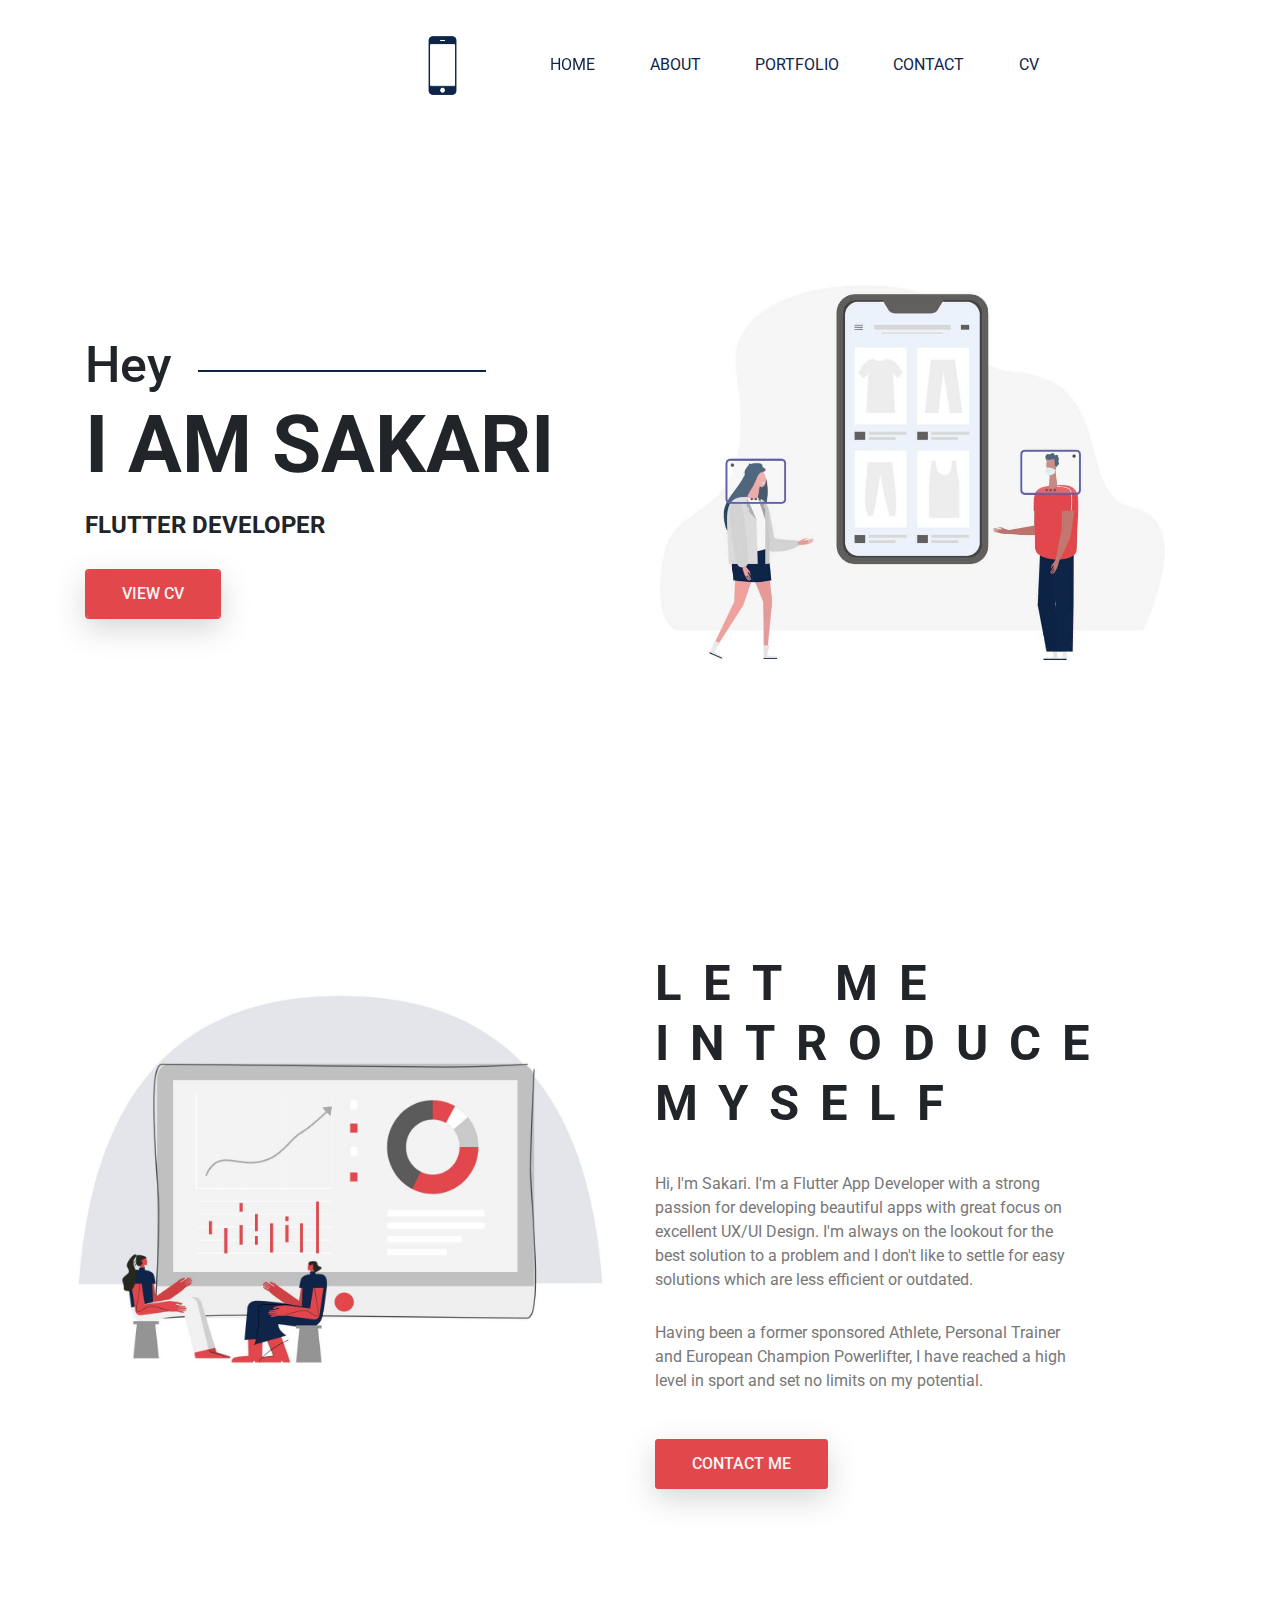
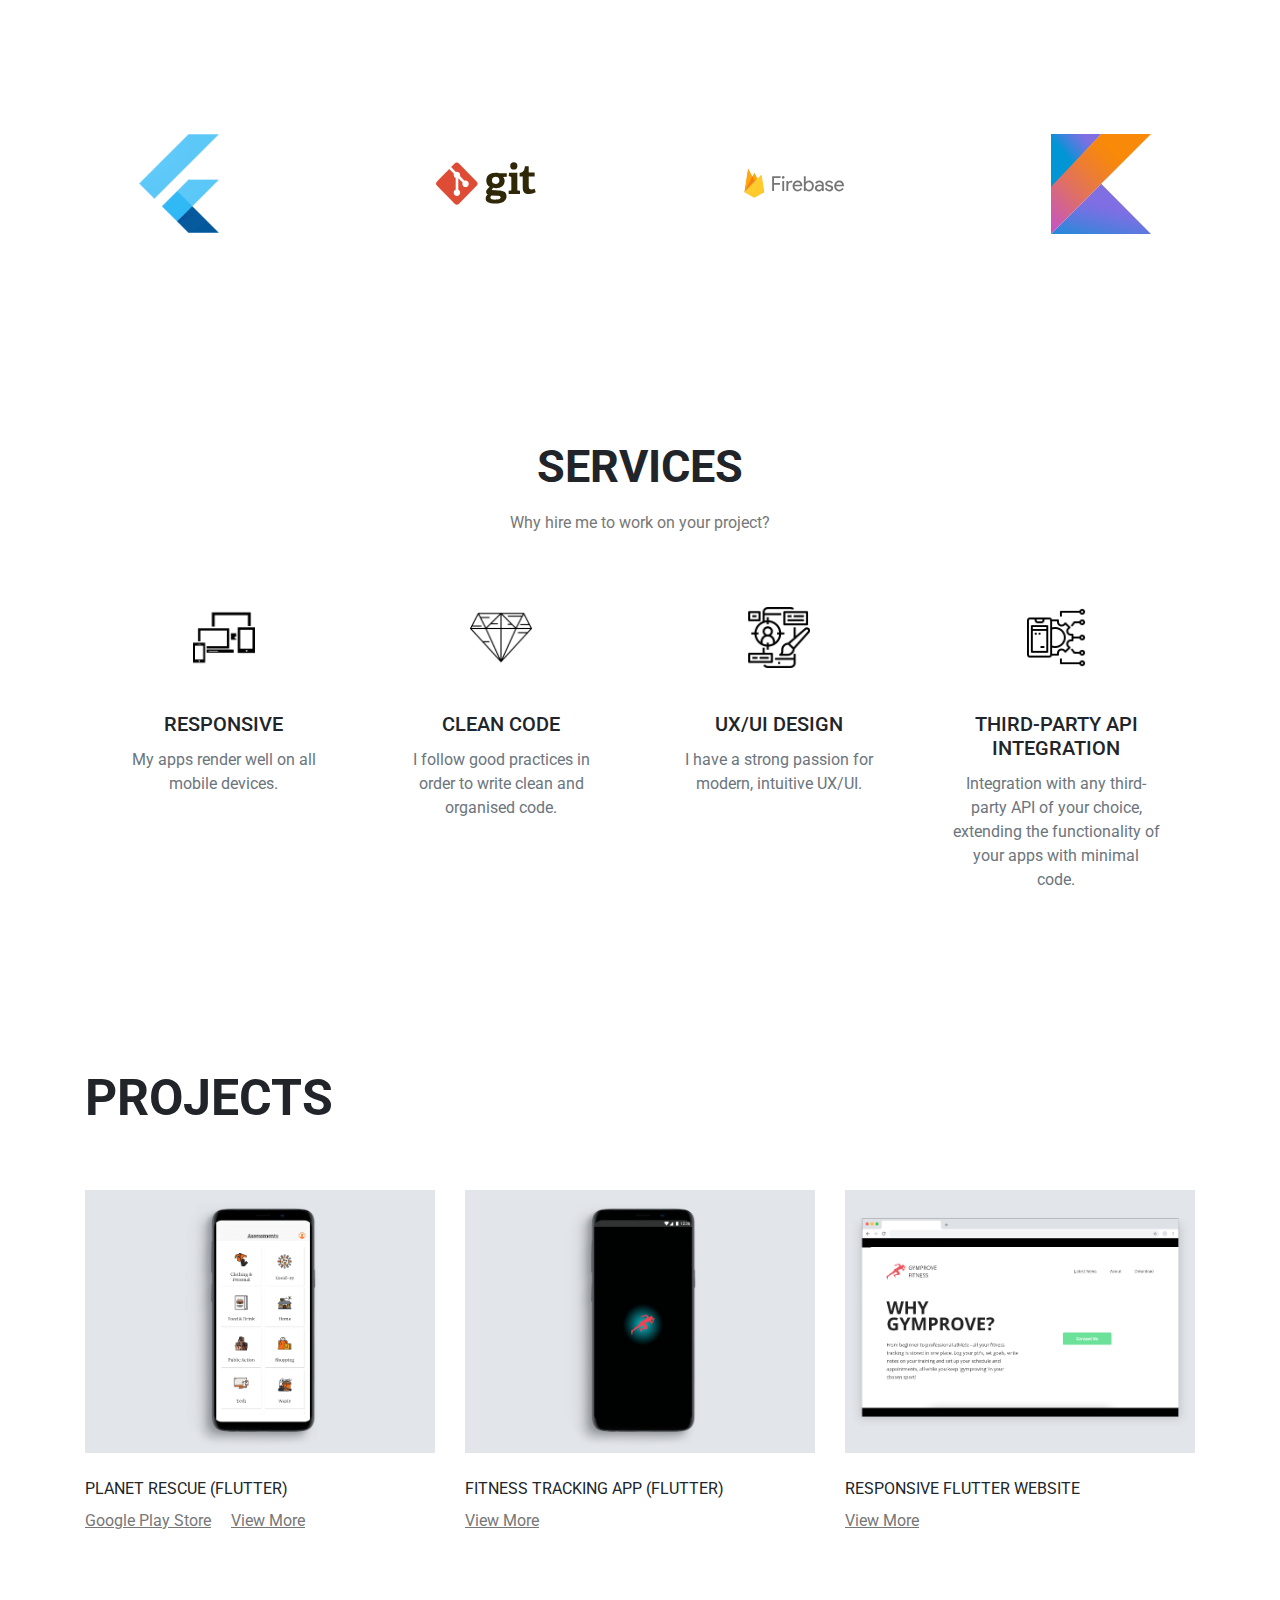
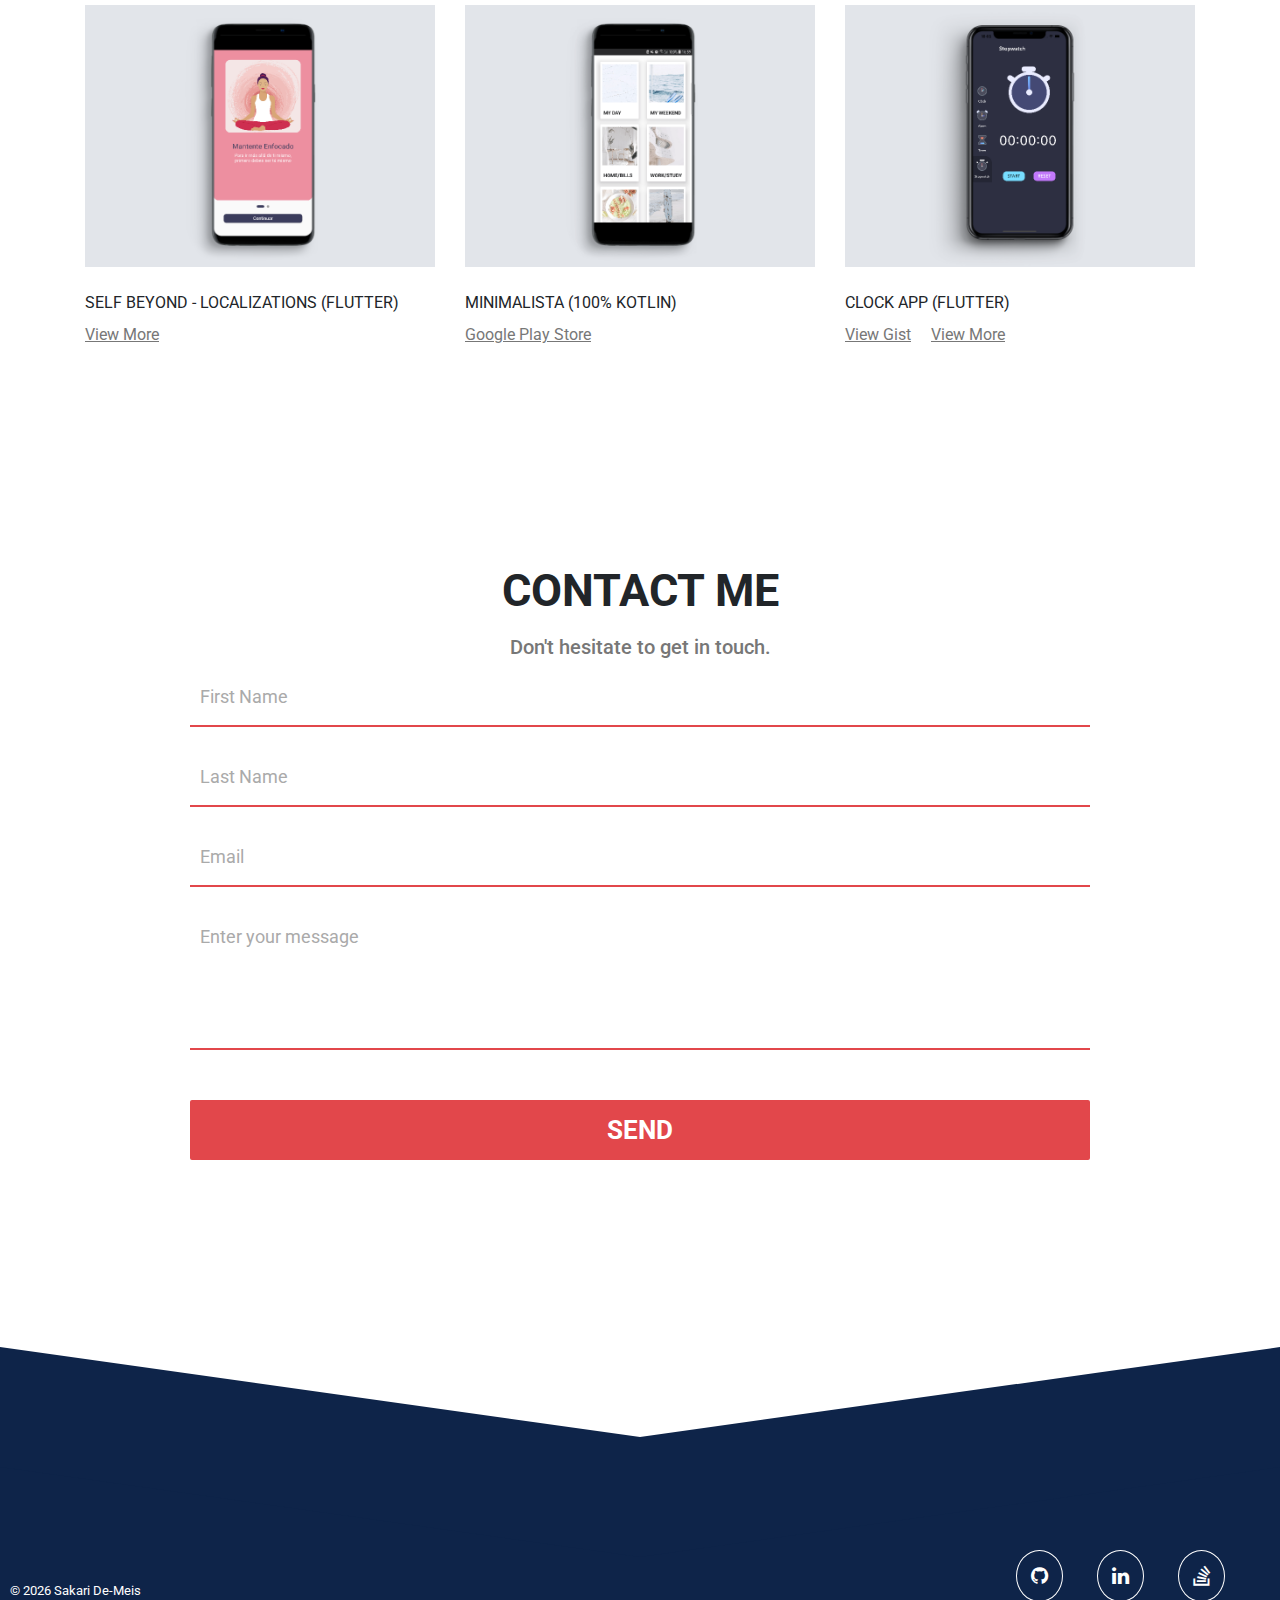
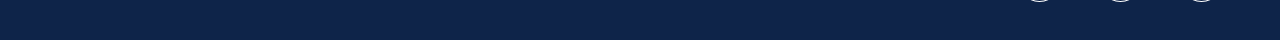
==== index.html @ dac88c34 "Change position of project" ====
<!-- strict mode - so older browsers show behaviour similar to modern browsers -->
<!DOCTYPE HTML PUBLIC "-//W3C//DTD HTML 4.01//EN" "http://www.w3.org/TR/html4/strict.dtd">
<html>
<head>
<!-- Global site tag (gtag.js) - Google Analytics -->
<script async src="https://www.googletagmanager.com/gtag/js?id=G-259202247"></script>
<script>
  window.dataLayer = window.dataLayer || [];
  function gtag(){dataLayer.push(arguments);}
  gtag('js', new Date());

  gtag('config', 'G-259202247');
</script>
  <!-- meta tags -->
  <meta charset="UTF-8">
  <meta name="description" content="Hi, I'm Sakari De-Meis. 
  I'm a Flutter App Developer based in the UK.
  about · portfolio · cv · contact. 
  github · twitter · dribble · codepen · stackoverflow">
  <meta name="keywords" content="Sakari De-Meis, freelancer, App Developer, Flutter, Portfolio,
 Android, Firebase, Firestore, Google Cloud Firestore, apps, CSS, HTML, Dart, cross-platform, CV, GitHub, Kotlin, Projects, Python, Data Science,
 GCP, Google Cloud Platform, Google Data Studio, Big Query, Big Data, Provider, Block patterns, MVVM, contract, 
 London, United Kingdom, Europe, France, Mobile, Developer, data science, Planet Rescue, permanent, Swift,
 Software Engineer, Manchester, iOS, Google Play Store, Udemy, tech, self-study, contact, about, App Store,
 looking for a role, opportunity, courses, career history, junior, mid-level,
 dev, twitter, contact details, social media, code, coding, design, git">
  <meta name="viewport"
    content="width=device-width, initial-scale=1, user-scalable=0, minimum-scale=1, maximum-scale=1">
	<!-- favicon -->
	<link rel="shortcut icon" type="image/png" href="./logo.png" />
	<link rel="shortcut icon" type="image/png" href="http://{public_url}/logo.png" />
  <!-- css, bootstrap, fontawesome -->
  <link rel="stylesheet" href="https://cdnjs.cloudflare.com/ajax/libs/font-awesome/4.7.0/css/font-awesome.min.css">
  <link rel="stylesheet" href="./css/bootstrap.min.css">
  <link rel="stylesheet" href="./css/main.css">
  <link rel="stylesheet" href="./css/responsive.css">
  <title>Sakari - Flutter Developer</title>
</head>
<body>
<div id="container">
  <header class="header" id="header">
    <div class="main-menu">
      <nav class="navbar navbar-expand-lg navbar-light">
        <a class="navbar-brand" href="#"><img src="./logo.png" width="65px" alt="Logo"></a>
        <button class="navbar-toggler" type="button" data-toggle="collapse" data-target="#navbarNav"
          aria-controls="navbarNav" aria-expanded="false" aria-label="Toggle navigation">
          <span class="navbar-toggler-icon"></span>
        </button>
        <div class="collapse navbar-collapse" id="navbarNav">
          <div class="mr-auto"></div>
          <ul class="navbar-nav">
            <li class="nav-item active">
              <a class="nav-link" href="#">Home <span class="sr-only">(current)</span></a>
            </li>
            <li class="nav-item">
              <a class="nav-link" href="#about">About</a>
            </li>
            <li class="nav-item">
              <a class="nav-link" href="#portfolio">Portfolio</a>
            </li>
            <li class="nav-item">
              <a class="nav-link" href="#contact">Contact</a>
            </li>
            <li class="nav-item">
              <a class="nav-link" href="./html/CV.html">CV</a>
            </li>
          </ul>
        </div>
      </nav>
    </div>
  </header>
  <main class="site-main" id="body">
    <section class="site-banner">
      <div class="container">
        <div class="row">
          <div class="col-lg-6 col-md-12 site-title">
            <h3 class="title-text">Hey</h3>
            <h1 class="title-text text-uppercase">
              I am Sakari
            </h1>
            <h4 class="title-text text-uppercase">
              Flutter Developer
            </h4>
            <div class="site-buttons">
              <div class="d-flex flex-row flex-wrap"></div>
              <button type="button" class="btn button primary-button mr-4 text-uppercase" id="cv">View CV</button>
            </div>
          </div>

          <div class="col-lg-6 col-md-12">
            <img src="./images/graphic_1.jpg" alt="" class="graphic-1 img-fluid">
          </div>
        </div>
      </div>
    </section>
    <!-- about -->
    <section class="about" id="about">
      <div class="container-fluid">
        <div class="row about-image-row">
          <div class="col-lg-6 col-md-12 mt-2">
            <div class="about-image">
              <img src="./images/women_data.jpg" alt="" class="img-fluid">
            </div>
          </div>
          <div class="col-lg-6 col-md-12 about-title">
            <h2 class="text-uppercase pt-5">
              <span>Let me</span>
              <span>introduce</span>
              <span>myself</span>
            </h2>
            <div class="paragraph py-4 w-75">
              <p class="para">Hi, I'm Sakari. I'm a Flutter App Developer with a
                strong passion for developing beautiful apps with great focus on excellent UX/UI Design.
               I'm always on the lookout for the best solution to a problem and I
               don't like to settle for easy solutions which are less efficient or outdated.</p>
            
              <p class="para">Having been a former sponsored Athlete, Personal Trainer and European
                Champion Powerlifter, I have reached a high level in sport and set
                no limits on my potential.</p>
            </div>
            <a href="#contact" class="btn button primary-button text-uppercase">Contact
              Me</a>
          </div>
        </div>
      </div>
    </section>
    <!-- skills -->
    <section class="skills">
      <div class="container-fluid">
        <div class="row">
          <div class="col-xl-12 col-lg-12 col-md-12" id="slider">
            <div class="first-row row">
              <div class="col-lg-1 col-md-6 col-sm-6">
                <div class="single-skill">
                  <img src="./images/skills/flutter.png" width="80px" alt="Flutter">
                </div>
              </div>
              <div class="col-lg-1 col-md-6 col-sm-6">
                <div class="single-skill">
                  <img src="./images/skills/git.svg" width="100px" alt="Git">
                </div>
              </div>
              <div class="col-lg-1 col-md-6 col-sm-6">
                <div class="single-skill">
                  <img src="./images/skills/firebase.svg" width="100px" alt="Firebase">
                </div>
              </div>
              <div class="col-lg-1 col-md-6 col-sm-6">
                <div class="single-skill">
                  <img src="./images/skills/kotlin.svg" width="100px" alt="Kotlin">
                </div>
              </div>
            </div>
            </div>
          </div>
          <!-- services -->
            <div class="container">
              <div class="row">
                <div class="col-lg-12 text-center services-title">
                  <div class="project-title">
                  <h1 class="text-uppercase title-text contact-header section-header">Services</h1>
                </div>
                  <p class="services-para para">Why hire me to work on your project?</p>
                </div>
              </div>
              <div class="container services-list">
                <div class="row">
                  <div class="col-lg-3 col-md-6 col-sm-12">
                    <div class="services">
                      <div class="services-img text-center py-4">
                        <img src="./images/services/responsive.png" width="25%" alt="Responsive">
                      </div>
                      <div class="card-body text-center">
                        <h5 class="card-title text-uppercase font-roboto">Responsive</h5>
                        <p class="card-text text-secondary">
                          My apps render well on all mobile devices.
                        </p>
                      </div>
                    </div>
                  </div>
                  
                  <div class="col-lg-3 col-md-6 col-sm-12">
                    <div class="services">
                      <div class="services-img text-center py-4">
                        <img src="./images/services/clean-code.png" width="25%" alt="Clean Code">
                      </div>
                      <div class="card-body text-center">
                        <h5 class="card-title text-uppercase font-roboto">Clean Code</h5>
                        <p class="card-text text-secondary">
                          I follow good practices in order to write clean and organised code.
                        </p>
                      </div>
                    </div>
                  </div>
                  <div class="col-lg-3 col-md-6 col-sm-12">
                    <div class="services">
                      <div class="services-img text-center py-4">
                        <img src="./images/services/ux-ui.png" width="25%" alt="UI/UX Design">
                      </div>
                      <div class="card-body text-center">
                        <h5 class="card-title text-uppercase font-roboto">UX/UI Design</h5>
                        <p class="card-text text-secondary">
                          I have a strong passion for modern, intuitive UX/UI.
                        </p>
                      </div>
                    </div>
                  </div>
                  <div class="col-lg-3 col-md-6 col-sm-12">
                    <div class="services">
                      <div class="services-img text-center py-4">
                        <img src="./images/services/api.png" width="25%" alt="API Integration">
                      </div>
                      <div class="card-body text-center">
                        <h5 class="card-title text-uppercase font-roboto">Third-party API
                          Integration</h5>
                        <p class="card-text text-secondary">
                          Integration with any third-party API of your choice,
                           extending the functionality of your apps with minimal code.
                        </p>
                      </div>
                    </div>
                  </div>
                </div>
              </div>
            </div>
          </div>
          <!-- projects -->
          <section class="project-area" id="portfolio">
            <div class="container">
              <div class="project-title">
                <h1 class="text-uppercase section-header title-h1">Projects</h1>
              </div>
              <div class="row grid">
                <div class="col-lg-4 col-md-6 col-sm-12 element-item fullstack">
                  <div class="our-project">
                    <div class="img">
                      <a class="test-popup-link" href="./images/projects/planetrescue-app.png">
                    <img src="./images/projects/planetrescue-app.png" alt="Planet Rescue App" class="img-fluid">
                      </a>
                    </div>
                    <div class="title py-4">
                      <h4 class="text-uppercase">Planet Rescue (Flutter)</h4>
                      <span><a href="https://play.google.com/store/apps/details?id=com.planetrescue_climatechange&pcampaignid=pcampaignidMKT-Other-global-all-co-prtnr-py-PartBadge-Mar2515-1">Google Play Store</a>
                        <a class="inline-btn" href="./html/PlanetRescue.html">View More</a>
                    </div>
                  </div>
                </div>
                <div class="col-lg-4 col-md-6 col-sm-12 element-item frontend">
                  <div class="our-project">
                    <div class="img">
                      <a class="test-popup-link" href="./images/projects/fitness-app.png">
                        <img src="./images/projects/fitness-app.png" alt="Gymprove Fitness App" class="img-fluid">
                      </a>
                    </div>
                    <div class="title py-4">
                      <h4 class="text-uppercase">Fitness Tracking App (Flutter)</h4>
                      <span>
                        <a href="./html/GymproveFitness.html">View More</a></span>
                    </div>
                  </div>
                </div>  
                <div class="col-lg-4 col-md-6 col-sm-12 element-item frontend">
                  <div class="our-project">
                    <div class="img">
                      <a class="test-popup-link" href="./images/projects/flutter-website.png">
                        <img src="./images/projects/flutter-website.png" alt="Flutter Website" class="img-fluid">
                      </a>
                    </div>
                    <div class="title py-4">
                      <h4 class="text-uppercase">Responsive Flutter Website</h4>
                      <span>
                        <a href="./html/FlutterWebsite.html">View More</a></span>
                    </div>
                  </div>
                </div> 
                <div class="col-lg-4 col-md-6 col-sm-12 element-item frontend">
                  <div class="our-project">
                    <div class="img">
                      <a class="test-popup-link" href="./images/projects/selfbeyond.png">
                        <img src="./images/projects/selfbeyond.png" alt="Self Beyond App" class="img-fluid">
                      </a>
                    </div>
                    <div class="title py-4">
                      <h4 class="text-uppercase">Self Beyond - Localizations (Flutter)</h4>
                      <span>
                        <a href="./html/SelfBeyond.html">View More</a></span>
                    </div>
                  </div>
                </div>
                <div class="col-lg-4 col-md-6 col-sm-12 element-item frontend">
                  <div class="our-project">
                    <div class="img">
                      <a class="test-popup-link" href="./images/projects/minimaLista.png">
                        <img src="./images/projects/minimaLista.png" alt="MinimaLista App" class="img-fluid">
                      </a>
                    </div>
                    <div class="title py-4">
                      <h4 class="text-uppercase">MinimaLista (100% Kotlin)</h4>
                      <span>
                        <a href="https://play.google.com/store/apps/details?id=app.bluecoral.MinimaLista&hl=en&gl=US">Google Play Store</a></span>
                    </div>
                  </div>
                </div>      
                
                <div class="col-lg-4 col-md-6 col-sm-12 element-item fullstack">
                  <div class="our-project">
                    <div class="img">
                      <a class="test-popup-link" href="./images/projects/stopwatch.png">
                    <img src="./images/projects/stopwatch.png" alt="Clock App" class="img-fluid">
                      </a>
                    </div>
                    <div class="title py-4">
                      <h4 class="text-uppercase">Clock App (Flutter)</h4>
                      <span><a href="https://gist.github.com/SK1dev/e0b5f2760d59ac335747a51ad91b7f78">View Gist</a>
                        <a class="inline-btn" href="./html/ClockApp.html">View More</a>
                    </div>
                  </div>
                </div>            
          </section>

          <section id="contact" class="contact-wrap">
            <form action="https://formspree.io/f/mnqolkrv" class="contact-form" method="POST" name="form">
              <div class="row d-flex justify-content-center align-items-center">
                <div class="col-lg-12 text-center">
                  <div class="project-title">
                  <h1 class="text-uppercase title-text contact-header section-header">Contact Me</h1>
                </div>
                  <p class="para h5">Don't hesitate to get in touch. </p>
                </div>
                <div class="row grid justify-content-center">
                  <div class="col-md-9 col-sm-15">
                    <div class="input-block">
                      <label for="">First Name</label>
                      <input type="text" name="First Name" class="form-control">
                    </div>
                  </div>
                  <div class="col-md-9 col-sm-15">
                    <div class="input-block">
                      <label for=""><span class="content-name">Last Name</span></label>
                      <input type="text" name="Last Name" class="form-control">
                    </div>
                  </div>
                  <div class="col-md-9 col-sm-15">
                    <div class="input-block">
                      <label for=""><span class="content-name">Email</span></label>
                      <input type="text" name="Email" class="form-control">
                    </div>
                  </div>
                  <div class="col-md-9 col-sm-15">
                    <div class="input-block textarea">
                      <label for=""><span class="content-name">Enter your message</span></label>
                      <textarea rows="3" type="text" name="Message" class="form-control"></textarea>
                    </div>
                  </div>
                  <div class="col-md-9 col-sm-15">
                    <button class="square-button">Send</button>
                  </div>
                </div>
            </form>
          </section>
          <div id="footer">
            <section class="sec1"></section>
            <section class="footer">
              <span class="social-media">
                <ul>
                  <li class="social-item col-sm-6"><a href="https://github.com/SK1dev" class="github">
                      <i class="fa fa-github"></i></a></li>
                  <li class="social-item col-sm-6"><a href="https://www.linkedin.com/in/sakari-de-meis-2231a4166/"
                      class="linkedin">
                      <i class="fa fa-linkedin"></i></a></li>
                  <li class="social-item col-sm-4"><a href="https://stackoverflow.com/users/10677384/skdev?tab=profile"
                      class="stackoverflow">
                      <i class="fa fa-stack-overflow"></i></a></li>
                </ul>

          </div>
          <small class="copyright"> &copy; <script>
              document.write(new Date().getFullYear())
            </script> Sakari De-Meis</small>
    </section>
</div>
</div>
</main>
</div>
<script src="./js/jquery.3.4.1.js"></script>
<script src="./js/bootstrap.min.js"></script>
<script src="./vendor/isotope/isotope.min.js"></script>
<script src="./js/app.js"></script>
</body>

</html>
---- css/main.css ----
@import url("https://fonts.googleapis.com/css2?family=Roboto&display=swap");
@import url("https://fonts.googleapis.com/css2?family=Lobster+Two:wght@700&display=swap");
.site-main .skills {
  padding: 1rem 0;
  margin: 4rem 0;
}

.site-main .skills .first-row .col-lg-1 {
  display: -webkit-box;
  display: -ms-flexbox;
  display: -webkit-flex;
  display: flex;
  justify-content: space-between;
  margin: 0;
}

.site-main .skills .first-row .col-lg-1 > .single-skill {
  display: flex;
  align-items: center;
  justify-content: center;
  padding: 1.5rem 0;
  box-sizing: none;
  margin: 2rem 0;
  width: 290px;
  height: 130px;
  cursor: pointer;
  -webkit-transition: -webkit-transform 0.4s ease;
  -moz-transition: -moz-transform 0.4s ease;
  -o-transition: -o-transform 0.4s ease;
  transition: transform 0.4s ease;
}
.site-main .skills .first-row .col-lg-1 > .single-skill:hover {
  box-shadow: 0px 10px 30px rgba(57, 56, 61, 0.205);
  -webkit-transform: scale(1.1);
  -moz-transform: scale(1.1);
  -o-transform: scale(1.1);
  transform: scale(1.1);
}

.site-main .skills .first-row .col-lg-1 > img {
  width: 50%;
}

#slider {
  overflow: hidden;
}

#slider .row {
  position: relative;
  width: 300%;
  margin: 5rem 0;
  left: 0;
}

.site-main .services-title h1 {
  margin-top: 70px;
}

.site-main > .services {
  background: rgba(248, 252, 253, 0.973);
  padding: 2rem 0;
  width: 16rem;
  height: 20rem;
  justify-content: center;
  align-items: center;
  margin: auto;
  transition: box-shadow 0.7s ease;
}
.site-main > .services:hover {
  box-shadow: 0px 10px 30px rgba(57, 56, 61, 0.205);
}

.services-para {
  padding-bottom: 2rem;
}

#portfolio {
  padding-top: 150px;
}

.site-main .project-area {
  padding: 4rem 0;
  width: 100%;
}
.site-main .project-area .our-project {
  margin-top: 3rem;
}

.inline-btn {
  display: inline-block;
}

.site-main .project-area .button-group button {
  background: transparent;
  border: none;
  font: normal 500 16px/130px var(--roboto);
  text-transform: uppercase;
}

.site-main .project-area .button-group button + button {
  padding-left: 3rem;
}

.site-main .project-area .grid .our-project > .title h4 {
  font: normal 700 25px/12px var(--roboto);
}

.site-main .project-area .grid .our-project .img a:hover img {
  filter: brightness(1.1) drop-shadow(1px 8px 30px #b1afaf);
}

.our-project span a {
  color: #777777;
  margin-right: 1rem;
  text-decoration: underline;
}

.form-control {
  font: "Roboto", sans-serif 18px;
  outline: none;
  border: none;
  -moz-border-radius: 0;
  -webkit-border-radius: 0;
  border-radius: 0;
  -moz-box-shadow: none;
  -webkit-box-shadow: none;
  box-shadow: none;
  height: auto;
  padding: 30px 10px;
  width: 100%;
  position: relative;
  z-index: 2;
  background-color: transparent;
  margin: 0;
}

.contact-form .input-block label {
  position: absolute;
  top: 25px;
  display: block;
  margin: 0;
  font-weight: 400;
  z-index: 1;
  color: #aaa;
  font-size: 18px;
  line-height: 10px;
}

#contact .wrap {
  text-align: center;
  width: 100%;
  display: flex;
  height: 100%;
  position: relative;
  align-items: center;
  justify-content: center;
  margin: auto;
  margin: 450px auto 0 auto;
}

.contact {
  display: flex;
}

#contact .box {
  text-align: center;
  font-size: 1.2em;
  line-height: 1.6em;
  top: 5%;
  align-items: center;
  justify-content: center;
  margin: auto;
  width: 100%;
}

.contact-form h1 {
  margin-top: -50px;
}

.contact-form {
  width: 100%;
  align-items: center;
  justify-content: center;
  margin: auto;
  margin: 170px auto 0 auto;
  padding: 0px 40px;
}

.contact-form .input-block {
  background-color: transparent;
  border: none;
  width: 100%;
  height: 60px;
  border-bottom: 2px solid #e2474b;
  margin: 0;
  position: relative;
  margin-bottom: 20px;
  -moz-transition: all 0.3s ease-out;
  -o-transition: all 0.3s ease-out;
  -webkit-transition: all 0.3s ease-out;
  transition: all 0.3s ease-out;
}

.contact-form .input-block.textarea {
  height: auto;
}

.contact-form .input-block.textarea .form-control {
  height: auto;
  resize: none;
}

.contact-form .input-block label {
  position: absolute;
  left: 10px;
  top: 25px;
  display: block;
  margin: 0;
  font-weight: 400;
  z-index: 1;
  color: #aaa;
  font-size: 18px;
  line-height: 10px;
}

.contact-form .input-block .form-control {
  background-color: transparent;
  margin: 0;
  outline: none;
  border: none;
  -webkit-border-radius: 0;
  -moz-border-radius: 0;
  border-radius: 0;
  -moz-box-shadow: none;
  -webkit-box-shadow: none;
  box-shadow: none;
  height: auto;
  padding: 30px 10px;
  width: 100%;
  position: relative;
  z-index: 2;
  font-size: 18px;
  color: #333;
}

.contact-form .square-button {
  background-color: #e2474b;
  color: #fff;
  font-size: 26px;
  text-transform: uppercase;
  font-weight: 700;
  text-align: center;
  -webkit-border-radius: 2px;
  -moz-border-radius: 2px;
  border-radius: 2px;
  -moz-transition: all 0.3s ease;
  -o-transition: all 0.3s ease;
  -webkit-transition: all 0.3s ease;
  transition: all 0.3s ease;
  padding: 0 60px;
  height: 60px;
  cursor: pointer;
  outline: none;
  border: none;
  width: 100%;
  margin-top: 30px;
  -webkit-transform-style: preserve-3d;
  transform-style: preserve-3d;
  -webkit-transition: all 0.3s ease-out;
  transition: all 0.3s ease-out;
}

.contact-form .square-button:hover,
.contact-form .square-button:focus {
  background-color: #e2474b;
  box-shadow: 0px 10px 30px rgba(0, 0, 0, 0.1);
  -webkit-transform: translateY(-4px);
  -ms-transform: translateY(-4px);
  transform: translateY(-4px);
}

.header .main-menu .navbar .navbar-brand {
  padding: 0 2rem 0 5rem;
}

.header .main-menu .navbar {
  padding: 1rem 20rem;
}

.header .main-menu .nav-item .nav-link {
  font: normal 500 15px/2px var(--roboto);
  text-transform: uppercase;
  padding: 1.7rem;
  color: #0e2449;
}

.header .main-menu .navbar-nav .active a {
  background: #0e2449;
  -webkit-background-clip: text;
  -webkit-text-fill-color: transparent;
  background-clip: text;
}

.header .main-menu .navbar-nav a:hover {
  background: #0e2449;
  -webkit-background-clip: text;
  -webkit-text-fill-color: transparent;
  background-clip: text;
}

.navbar_fixed {
  position: fixed;
  width: 100%;
  top: -1px;
  left: 0;
  right: 0;
  background-color: white;
  box-shadow: 0px 10px 30px rgba(57, 56, 61, 0.205);
  z-index: 999;
  transition: background 1s ease;
}

.site-main .about {
  padding: 8rem 5rem;
}

#about {
  padding-top: 190px;
}

.graphic-1 {
  margin-top: 100px;
}

.site-main .about .about-title h2 > span {
  display: block;
  font: normal bold 49px/60px "Roboto", sans-serif;
  letter-spacing: 21px;
}

.site-main .about .about-title .paragraph > p {
  padding: 0.4rem 0;
}

p.para {
  color: #777777;
}

.sec1 {
  width: 100%;
  height: 200px;
  position: relative;
}

.footer {
  width: 100%;
  height: 200px;
  background: #0e2449;
  position: relative;
}

.footer:before {
  content: "";
  width: 50vw;
  height: 120px;
  position: absolute;
  top: -48px;
  left: 0;
  background: #0e2449;
  transform: skewY(8deg);
}

.footer:after {
  content: "";
  width: 50vw;
  height: 120px;
  position: absolute;
  top: -48px;
  right: 0;
  background: #0e2449;
  -webkit-transform: skewY(-8deg);
  -ms-transform: skewY(-8deg);
  transform: skewY(-8deg);
}

html,
body {
  margin: 0;
  padding: 0;
  height: 100%;
}

.copyright {
  bottom: -280px;
  color: white;
  text-align: center;
  position: absolute;
}

#container {
  min-height: 100%;
  position: relative;
}

#header {
  padding: 10px;
}

#body {
  padding: 10px;
  padding-bottom: 80px;
}

#footer {
  position: absolute;
  bottom: 0;
  margin-left: -10px;
  width: 100%;
  height: 80px;
}

.social-media {
  position: relative;
  z-index: 1000;
  padding-right: 40px;
  margin-top: 100px;
  float: right;
}

.social-item {
  display: inline;
  font-size: 22px;
}
.social-item a {
  -webkit-transition: 0.5s;
  -moz-transition: 0.5s;
  -o-transition: 0.5s;
  transition: 0.5s;
  border: 1px solid #fff;
  color: white;
  margin: 10px 0px;
  display: inline-block;
  font-size: 20px;
  padding: 10px 14px;
  -webkit-border-radius: 50%;
  -moz-border-radius: 50%;
  border-radius: 50%;
}
.social-item a:hover {
  border: 1px solid #e2474b;
  color: #e2474b;
}

.project-images {
  display: -webkit-box;
  display: -ms-flexbox;
  display: -webkit-flex;
  display: flex;
  flex-wrap: wrap;
}
.project-images img {
  border: 2px solid #ebebeb;
  width: 20%;
}

.info-heading {
  color: #0e2449 !important;
}

.two-image-col > .flutter_website {
  display: inline-block;
}

.flutter_website {
  margin: 1rem;
  margin-left: 2rem;
  border: 1px solid lightgrey;
}

.project-img {
  margin: 4rem;
}

.info-heading a {
  color: #e2474b;
}

.info-links {
  text-align: center;
}

.blog-twitter {
  padding-top: 6rem;
}

.planetrescue-img {
  width: 40% !important;
  margin: 2rem;
}

.caption {
  font-family: "Lobster Two", cursive;
  color: #0e2449;
  font-size: 20px;
  margin-left: 2rem;
}

.clock_images {
  margin-top: 2rem;
  margin: 0.8rem;
}

.clock_img {
  width: 20% !important;
  margin: 1rem;
}

@media only screen and (max-width: 992px) {
  .planetrescue-img,
.project-images {
    width: 100%;
  }
}
.view-more-title {
  font: normal bold 30px/30px "Roboto", sans-serif;
  color: #0e2449;
  text-align: center;
  margin-top: 2rem;
}

.info-heading {
  font: normal bold 30px/30px "Roboto", sans-serif;
  font-family: "Lobster Two", cursive;
  color: #e2474b;
  margin: 4rem 0 -2rem 4rem;
}

.project-details {
  margin: 6rem auto 2rem auto;
  width: 60%;
  padding: 0.5rem;
  border: 1px solid #e2474b;
}
.project-details h2 {
  text-align: center;
  color: #e2474b;
  font-family: "Lobster Two", cursive;
}

.planetrescue-h2 {
  padding-bottom: 1em;
  padding-top: 1em;
  margin-left: 2rem;
}

.gists > a {
  margin-left: 2rem;
  text-decoration: none;
  font-family: "Lobster Two", cursive;
  font-size: 20px;
  color: #0e2449;
}
.gists > a:hover {
  text-decoration: underline;
}

.gists > h2 {
  margin-bottom: 5px;
}

.project-details ul li {
  color: #0e2449;
  font-family: "Roboto", sans-serif;
  font-size: 14px;
}

.last-row {
  padding-bottom: 10px;
}

.three-col {
  display: flex;
  column: 0 0 33%;
}

@media only screen and (max-width: 600px) {
  .three-col {
    display: flex;
    flex-direction: column;
  }
}
.project-h4-desc {
  color: #0e2449;
  text-align: center;
  font-family: "Lobster Two", cursive;
  font-size: 20px;
}

* {
  font-family: "Roboto", sans-serif;
}

.header-404 {
  color: #0e2449;
}

.container-404 {
  text-align: center;
  padding-top: 20px;
}

body {
  height: 100%;
  min-height: 100%;
  overflow-x: hidden;
}

.site-main .site-banner {
  background: white;
}

.site-main .site-banner .site-title h1 {
  font-size: 5rem;
}

.site-main .site-banner .site-title h4 {
  font-size: 1.5rem;
}

.project-title, .contact-form h1, .services-title h1 {
  font-size: 45px;
}

.site-main .site-banner .site-title h3 {
  padding-top: 35%;
  font-weight: 500;
}
.site-main .site-banner .site-title h3::after {
  content: "";
  height: 2px;
  width: 18rem;
  background: #0e2449;
  display: inline-block;
  margin-left: 5%;
  transform: translateY(-10px);
}

.site-main .site-banner .banner-image > img {
  padding: 7rem 0;
  width: 90rem;
}

.title-text {
  font: normal bold 50px/72px "Roboto", sans-serif;
}

.text-uppercase {
  text-transform: uppercase;
}

button:focus,
button:active button:hover .btn:active,
.btn.active {
  outline: 0px !important;
  box-shadow: none !important;
}

.button {
  padding: 0.8rem 2.2rem;
  font: normal 500 16px/20px "Roboto", sans-serif;
  position: relative;
  border: 2px solid #e2474b;
  border-radius: 4px;
}

.button.primary-button {
  background: #e2474b;
  background-clip: padding-box;
  color: whitesmoke;
  transition: background 0.6s ease;
  box-shadow: 0px 10px 30px rgba(57, 56, 61, 0.205);
}
.button.primary-button::after {
  position: absolute;
  top: -2px;
  left: -2px;
  bottom: -2px;
  right: -2px;
  background: #e2474b;
  content: " ";
  z-index: -1;
  border-radius: 4px;
}

.button.primary-button:hover {
  background: whitesmoke;
  background-clip: padding-box;
  color: #0e2449;
}

.button.secondary-button {
  background: white;
  background-clip: padding-box;
  transition: background 0.6s ease;
}
.button.secondary-button::after {
  position: absolute;
  top: -2px;
  left: -2px;
  bottom: -2px;
  right: -2px;
  background: #e2474b;
  content: " ";
  z-index: -1;
  border-radius: 4px;
}

.button.secondary-button:hover {
  background: whitesmoke;
  background-clip: padding-box;
  color: #0e2449;
}

.skills-text {
  color: #777777;
}

.title-h1 {
  font: normal bold 50px/72px "Roboto", sans-serif;
}

/*# sourceMappingURL=main.css.map */
---- css/responsive.css ----
@media only screen and (max-width: 340px) {
  .header .main-menu .navbar,
.header .main-menu .navbar .navbar-brand,
.site-main .services-area {
    padding: 2%;
    margin: 0%;
  }

  .site-main .site-banner .site-title h1 {
    font-size: 41px;
  }

  .site-main > .services-area .services {
    width: 13rem;
  }

  #footer {
    margin-left: -294px;
  }
}
@media only screen and (max-width: 792px) {
  .about {
    margin-top: -6em;
  }

  .info-links {
    text-align: left;
    padding-bottom: 50px;
  }

  .info-heading {
    margin-left: 0.6em;
  }

  .project-images {
    width: 150%;
  }

  .project-img {
    display: flex;
    flex: 0 50%;
    margin: 4em 1em;
  }

  .planetrescue-links {
    margin-left: 0.8em;
  }

  #portfolio h1, .contact-form h1, .services-title h1 {
    font-size: 45px;
  }

  .planetrescue-h2 {
    margin-left: 1em;
  }

  .site-main .services-area .services-title h1 {
    margin-top: 60px;
  }

  #portfolio {
    padding-top: 140px;
  }

  .site-main .about .about-title h2 > span {
    font-size: 31px;
    letter-spacing: 10px;
  }

  .social-media {
    margin-top: -15px;
    margin-left: 40px;
  }

  .contact-form {
    margin-top: 220px;
  }

  .social-media {
    display: flex;
    justify-content: center;
    align-items: center;
    margin: auto;
    float: none;
  }

  .card_wrapper {
    display: flex;
    justify-content: center;
    align-items: center;
  }

  .site-main .skills .first-row .col-lg-1 > .single-skill {
    width: 260px;
  }

  #slider .row {
    position: relative;
    width: 500%;
    margin: 0px;
    left: -40px;
  }

  .contact-header {
    margin-top: -200px;
    font-size: 35px;
  }

  .para {
    padding-bottom: 20px;
  }

  .link {
    height: 200px;
    margin-bottom: 230px;
    margin-left: -40px;
  }

  .button {
    margin-top: 30px;
  }

  .header .main-menu .navbar,
.header .main-menu .navbar .navbar-brand,
.site-main .services-area {
    padding: 2%;
    margin: 0%;
  }

  .site-main .about .about-title p {
    padding: 0%;
  }
}
@media only screen and (max-width: 1910px) {
  .header_area .main-menu .navbar {
    padding: 1rem;
  }

  .site-main .brand-area,
.site-main .services-area .services-title,
.site-main .about {
    padding: 3% 4%;
  }
}
@media (min-width: 768px) and (max-width: 1024px) {
  .skills .container-fluid {
    margin-left: 30%;
  }
}
@media (min-width: 1281px) {
  .services-area {
    margin-left: 130px;
  }
}

/*# sourceMappingURL=responsive.css.map */
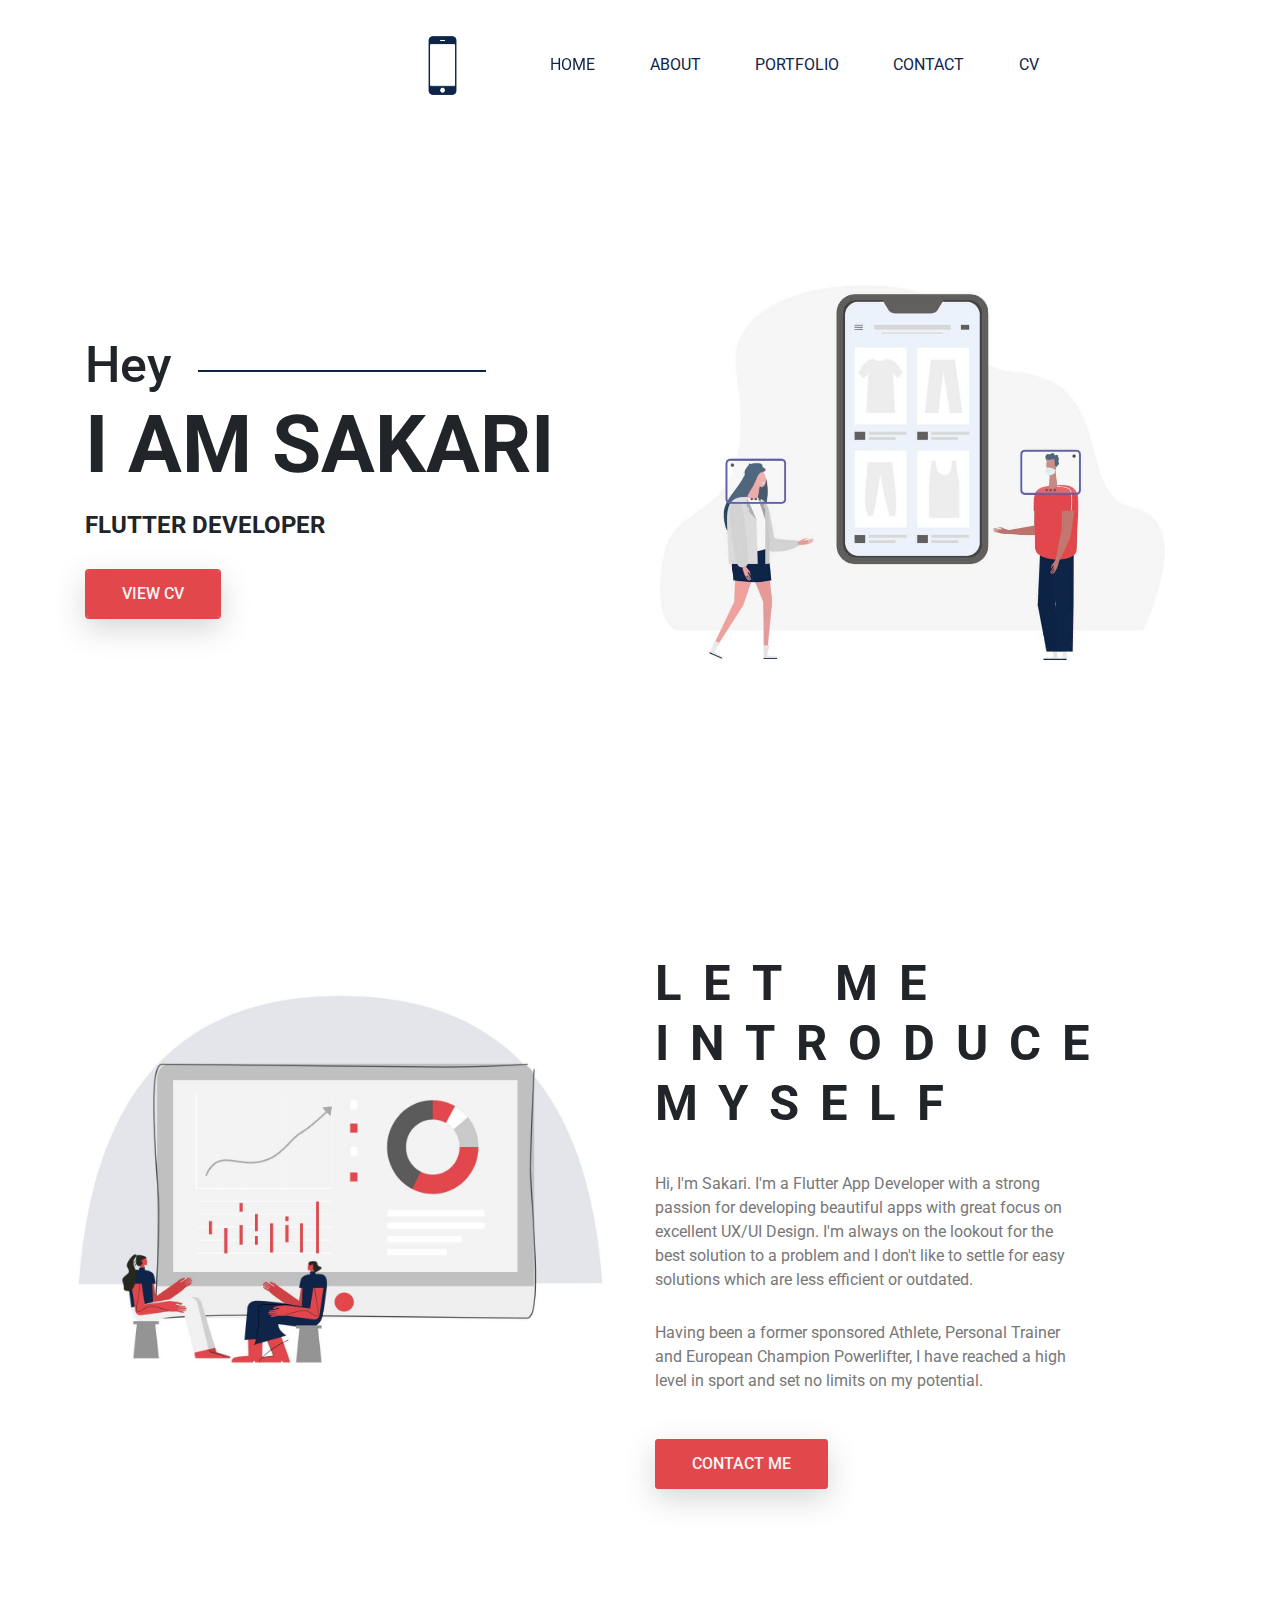
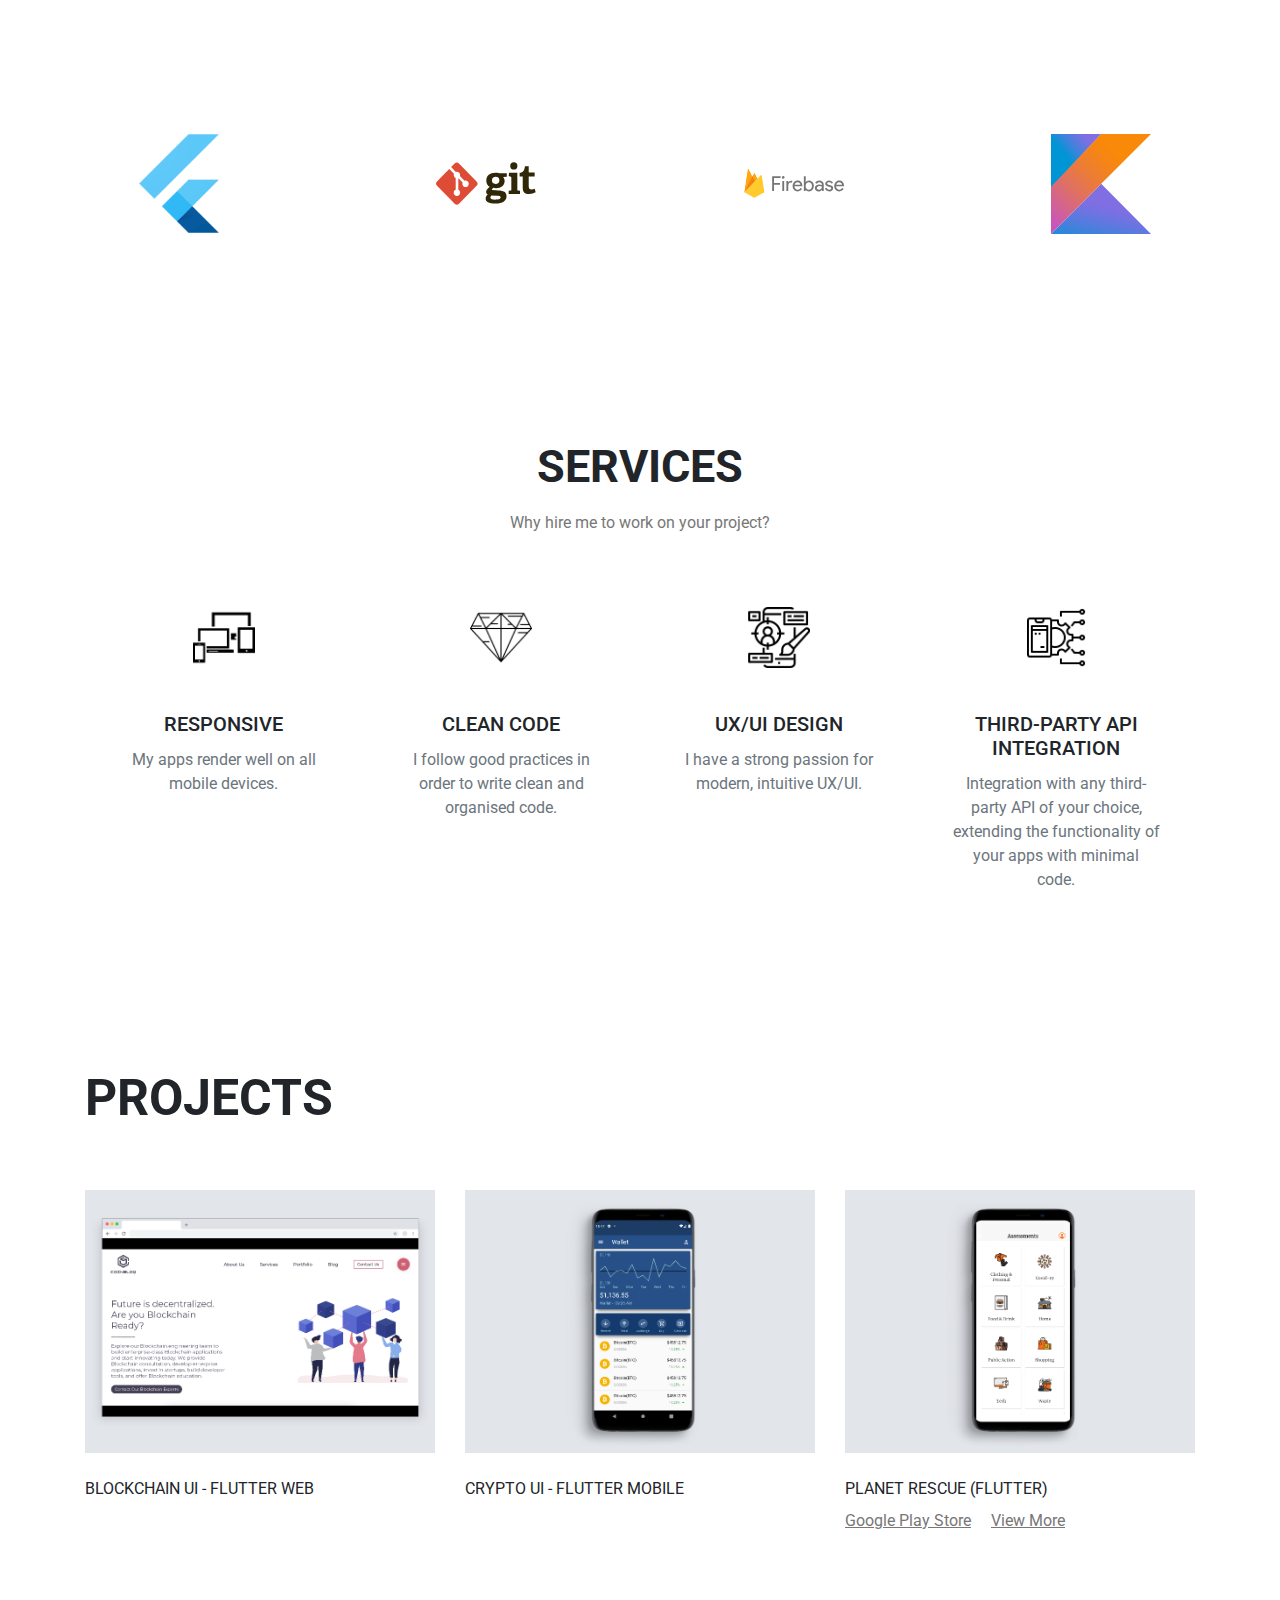
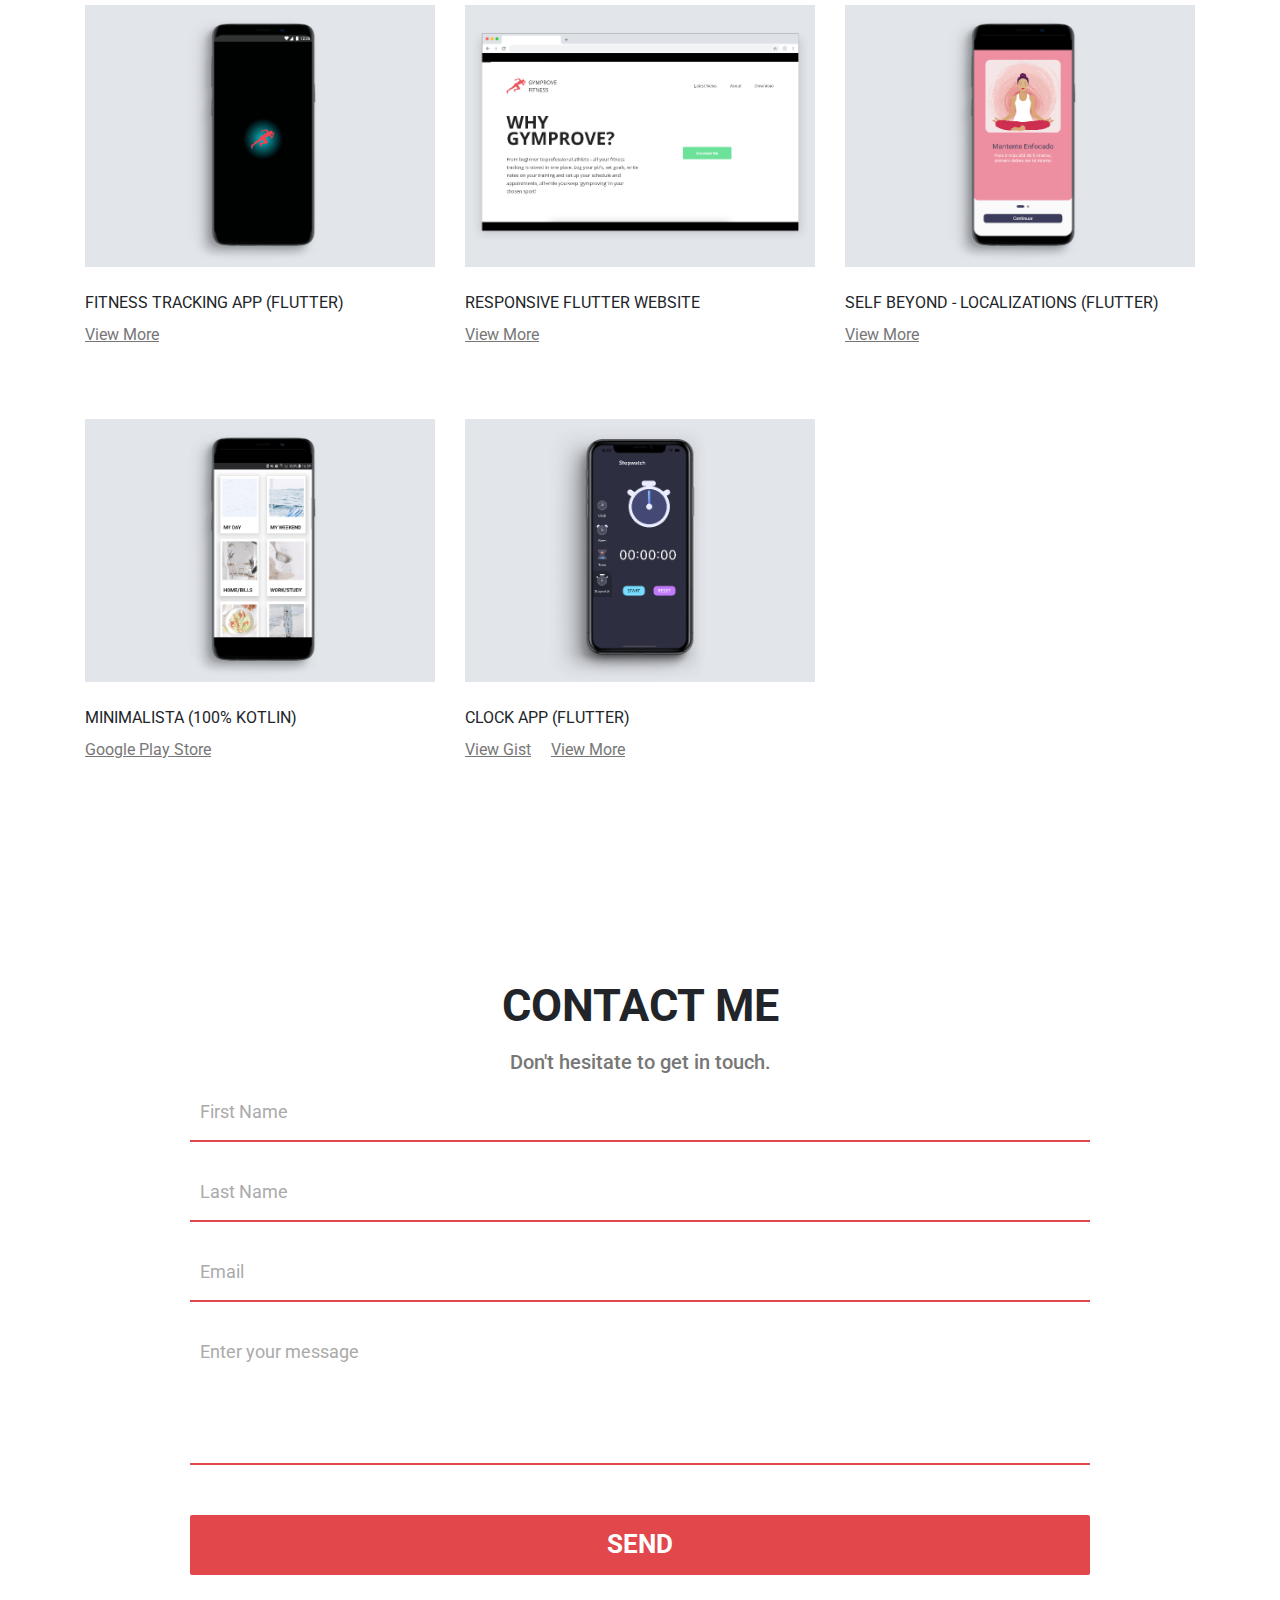
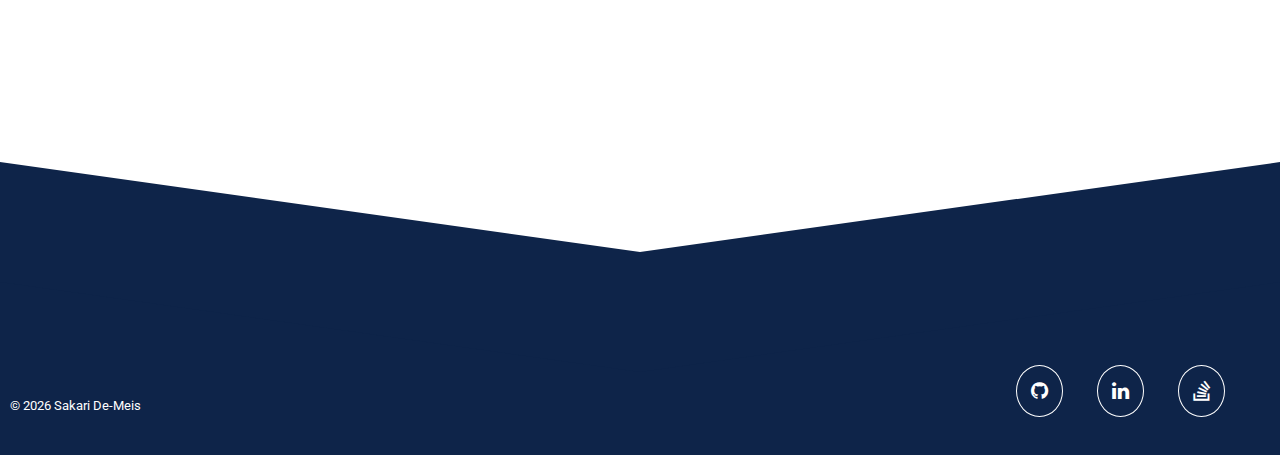
==== commit 07a874c4: "Add new projects" ====
--- a/index.html
+++ b/index.html
@@ -3,13 +3,13 @@
 <html>
 <head>
 <!-- Global site tag (gtag.js) - Google Analytics -->
-<script async src="https://www.googletagmanager.com/gtag/js?id=G-259202247"></script>
+<script async src="https://www.googletagmanager.com/gtag/js?id=G-YWKP312FKM"></script>
 <script>
   window.dataLayer = window.dataLayer || [];
   function gtag(){dataLayer.push(arguments);}
   gtag('js', new Date());
 
-  gtag('config', 'G-259202247');
+  gtag('config', 'G-YWKP312FKM');
 </script>
   <!-- meta tags -->
   <meta charset="UTF-8">
@@ -231,6 +231,30 @@
                 <h1 class="text-uppercase section-header title-h1">Projects</h1>
               </div>
               <div class="row grid">
+                            <div class="col-lg-4 col-md-6 col-sm-12 element-item fullstack">
+                  <div class="our-project">
+                    <div class="img">
+                      <a class="test-popup-link" href="./images/projects/blockchain-ui.png">
+                    <img src="./images/projects/blockchain-ui.png" alt="Blockchain UI" class="img-fluid">
+                      </a>
+                    </div>
+                    <div class="title py-4">
+                      <h4 class="text-uppercase">Blockchain UI - Flutter Web</h4>
+                    </div>
+                  </div>
+                </div>  
+                  <div class="col-lg-4 col-md-6 col-sm-12 element-item fullstack">
+                  <div class="our-project">
+                    <div class="img">
+                      <a class="test-popup-link" href="./images/projects/crypto-ui.png">
+                    <img src="./images/projects/crypto-ui.png" alt="Crypto UI" class="img-fluid">
+                      </a>
+                    </div>
+                    <div class="title py-4">
+                      <h4 class="text-uppercase">Crypto UI - Flutter Mobile</h4>
+                    </div>
+                  </div>
+                </div>     
                 <div class="col-lg-4 col-md-6 col-sm-12 element-item fullstack">
                   <div class="our-project">
                     <div class="img">
@@ -315,7 +339,7 @@
                         <a class="inline-btn" href="./html/ClockApp.html">View More</a>
                     </div>
                   </div>
-                </div>            
+                </div>         
           </section>
 
           <section id="contact" class="contact-wrap">
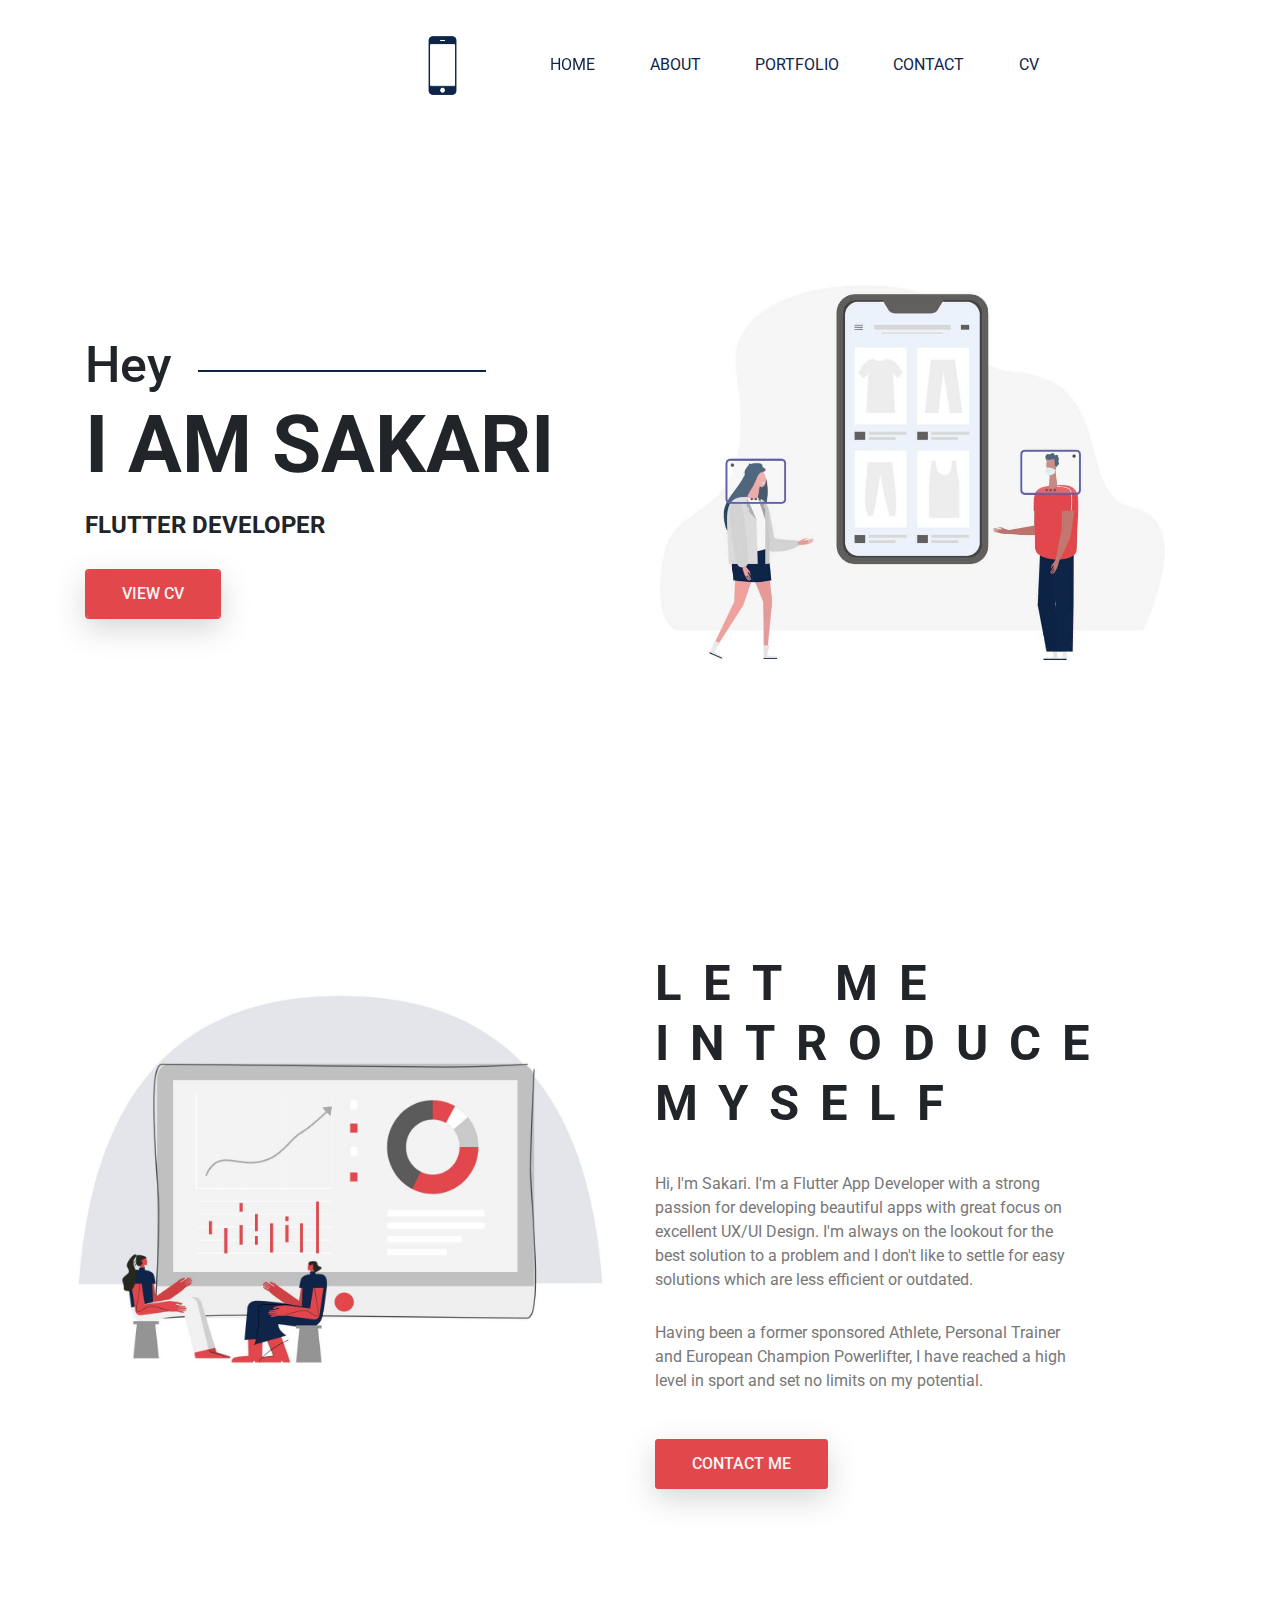
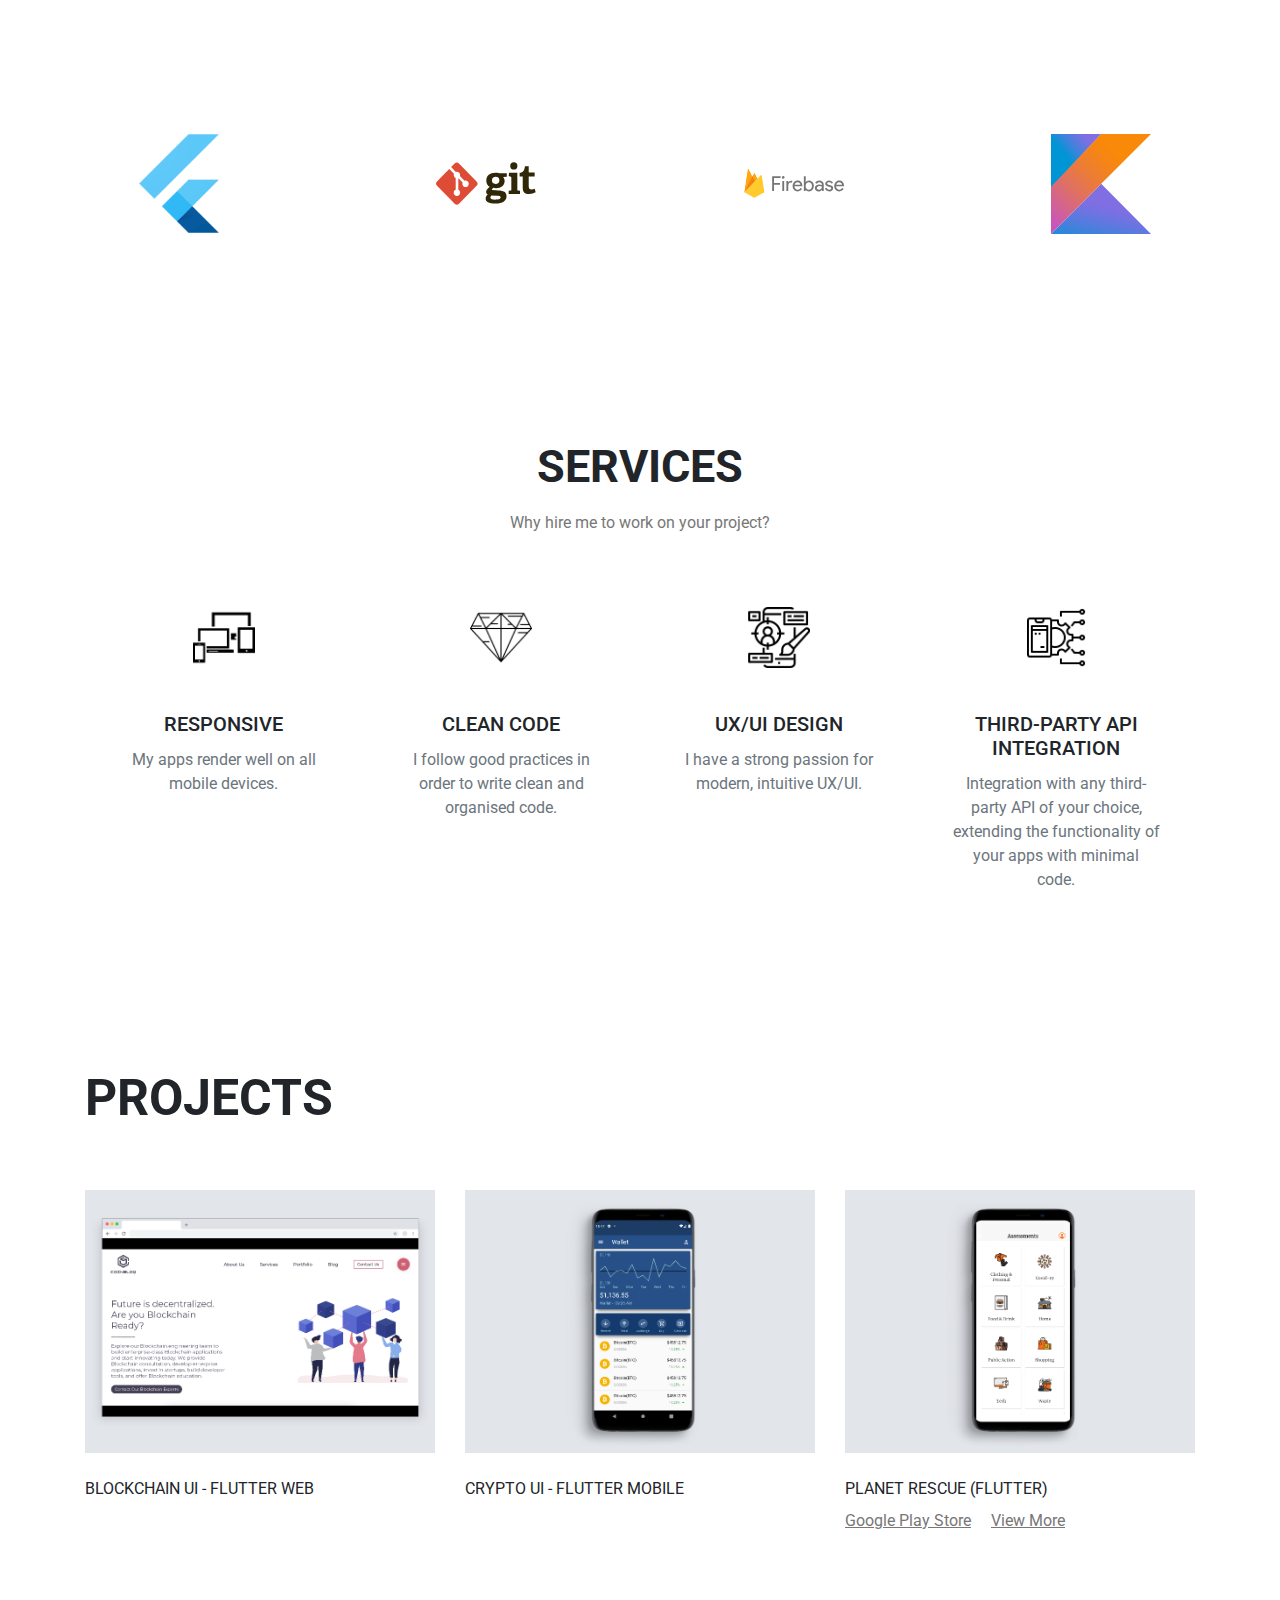
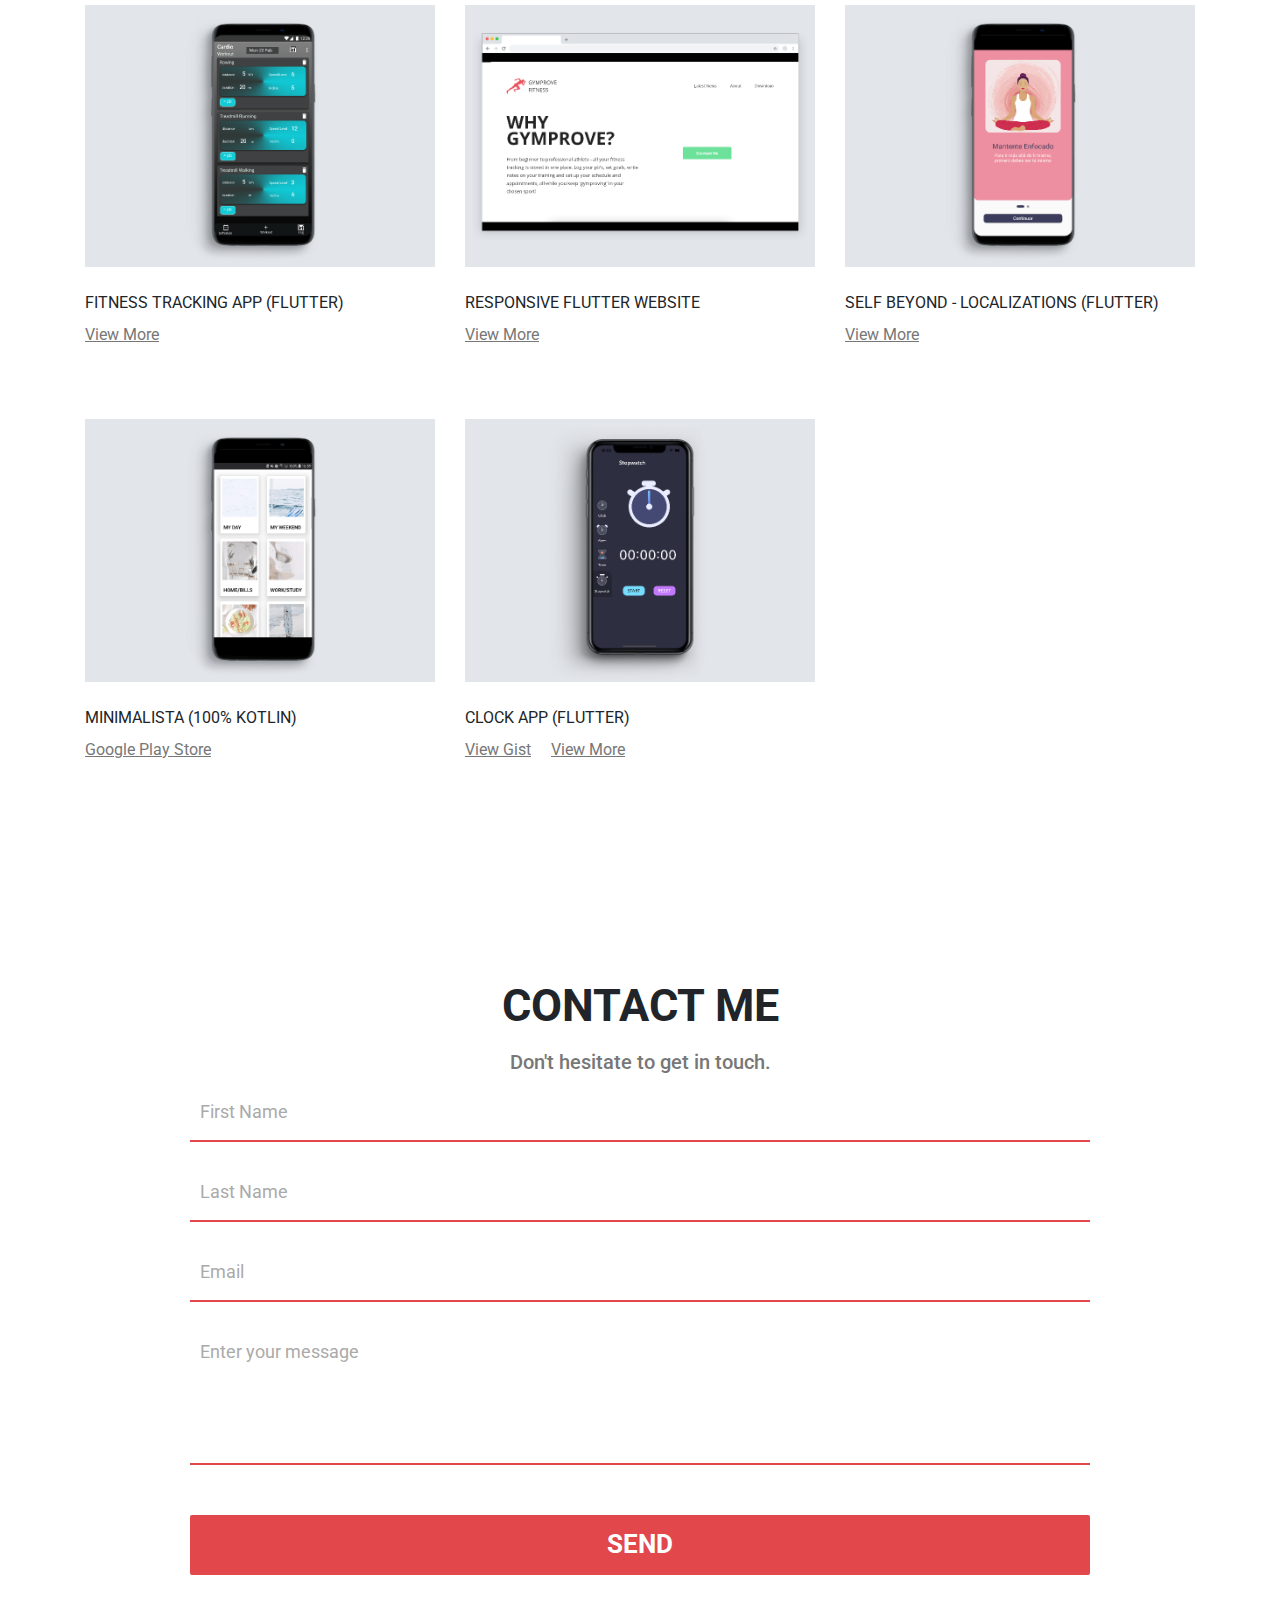
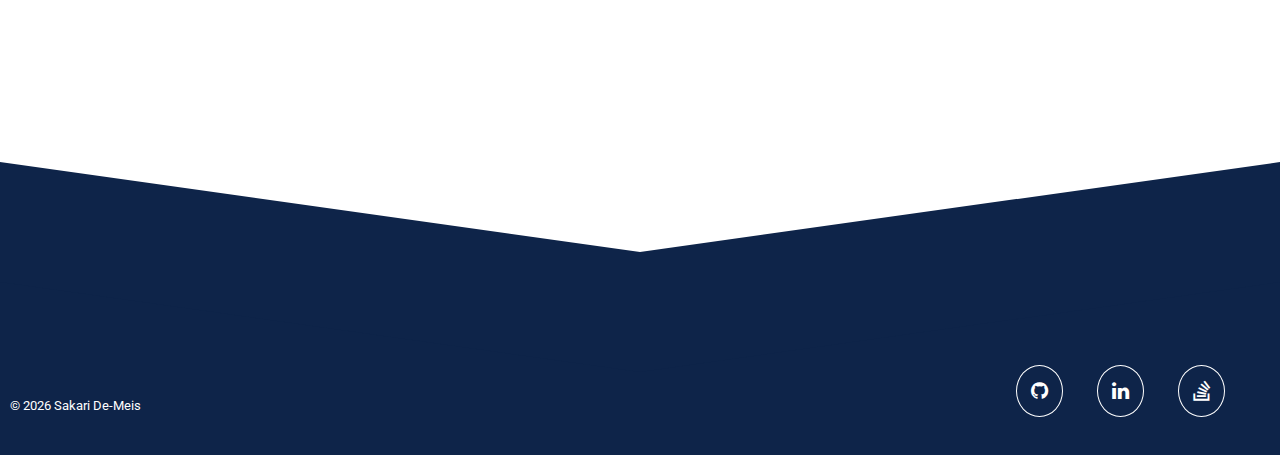
==== commit 8a0af1fc: "Change project images, add dribble icon" ====
--- a/index.html
+++ b/index.html
@@ -234,7 +234,7 @@
                             <div class="col-lg-4 col-md-6 col-sm-12 element-item fullstack">
                   <div class="our-project">
                     <div class="img">
-                      <a class="test-popup-link" href="./images/projects/blockchain-ui.png">
+                      <a class="test-popup-link" href="./images/projects/blockchain_ui.png">
                     <img src="./images/projects/blockchain-ui.png" alt="Blockchain UI" class="img-fluid">
                       </a>
                     </div>
@@ -246,7 +246,7 @@
                   <div class="col-lg-4 col-md-6 col-sm-12 element-item fullstack">
                   <div class="our-project">
                     <div class="img">
-                      <a class="test-popup-link" href="./images/projects/crypto-ui.png">
+                      <a class="test-popup-link" href="./images/projects/crypto_ui.png">
                     <img src="./images/projects/crypto-ui.png" alt="Crypto UI" class="img-fluid">
                       </a>
                     </div>
@@ -258,7 +258,7 @@
                 <div class="col-lg-4 col-md-6 col-sm-12 element-item fullstack">
                   <div class="our-project">
                     <div class="img">
-                      <a class="test-popup-link" href="./images/projects/planetrescue-app.png">
+                      <a class="test-popup-link" href="./images/projects/planetrescue.png">
                     <img src="./images/projects/planetrescue-app.png" alt="Planet Rescue App" class="img-fluid">
                       </a>
                     </div>
@@ -272,8 +272,8 @@
                 <div class="col-lg-4 col-md-6 col-sm-12 element-item frontend">
                   <div class="our-project">
                     <div class="img">
-                      <a class="test-popup-link" href="./images/projects/fitness-app.png">
-                        <img src="./images/projects/fitness-app.png" alt="Gymprove Fitness App" class="img-fluid">
+                      <a class="test-popup-link" href="./images/gymprove_fitness/0023.png">
+                        <img src="./images/gymprove_fitness/gymprove_blue.png" alt="Gymprove Fitness App" class="img-fluid">
                       </a>
                     </div>
                     <div class="title py-4">
@@ -286,7 +286,7 @@
                 <div class="col-lg-4 col-md-6 col-sm-12 element-item frontend">
                   <div class="our-project">
                     <div class="img">
-                      <a class="test-popup-link" href="./images/projects/flutter-website.png">
+                      <a class="test-popup-link" href="./images/projects/gymprove_site.png">
                         <img src="./images/projects/flutter-website.png" alt="Flutter Website" class="img-fluid">
                       </a>
                     </div>
@@ -300,7 +300,7 @@
                 <div class="col-lg-4 col-md-6 col-sm-12 element-item frontend">
                   <div class="our-project">
                     <div class="img">
-                      <a class="test-popup-link" href="./images/projects/selfbeyond.png">
+                      <a class="test-popup-link" href="./images/selfBeyond/selfbeyond_spanish.png">
                         <img src="./images/projects/selfbeyond.png" alt="Self Beyond App" class="img-fluid">
                       </a>
                     </div>
@@ -314,7 +314,7 @@
                 <div class="col-lg-4 col-md-6 col-sm-12 element-item frontend">
                   <div class="our-project">
                     <div class="img">
-                      <a class="test-popup-link" href="./images/projects/minimaLista.png">
+                      <a class="test-popup-link" href="./images/projects/MinimaLista.jpg">
                         <img src="./images/projects/minimaLista.png" alt="MinimaLista App" class="img-fluid">
                       </a>
                     </div>
@@ -329,7 +329,7 @@
                 <div class="col-lg-4 col-md-6 col-sm-12 element-item fullstack">
                   <div class="our-project">
                     <div class="img">
-                      <a class="test-popup-link" href="./images/projects/stopwatch.png">
+                      <a class="test-popup-link" href="./images/clock_app/stopwatch_page.png">
                     <img src="./images/projects/stopwatch.png" alt="Clock App" class="img-fluid">
                       </a>
                     </div>
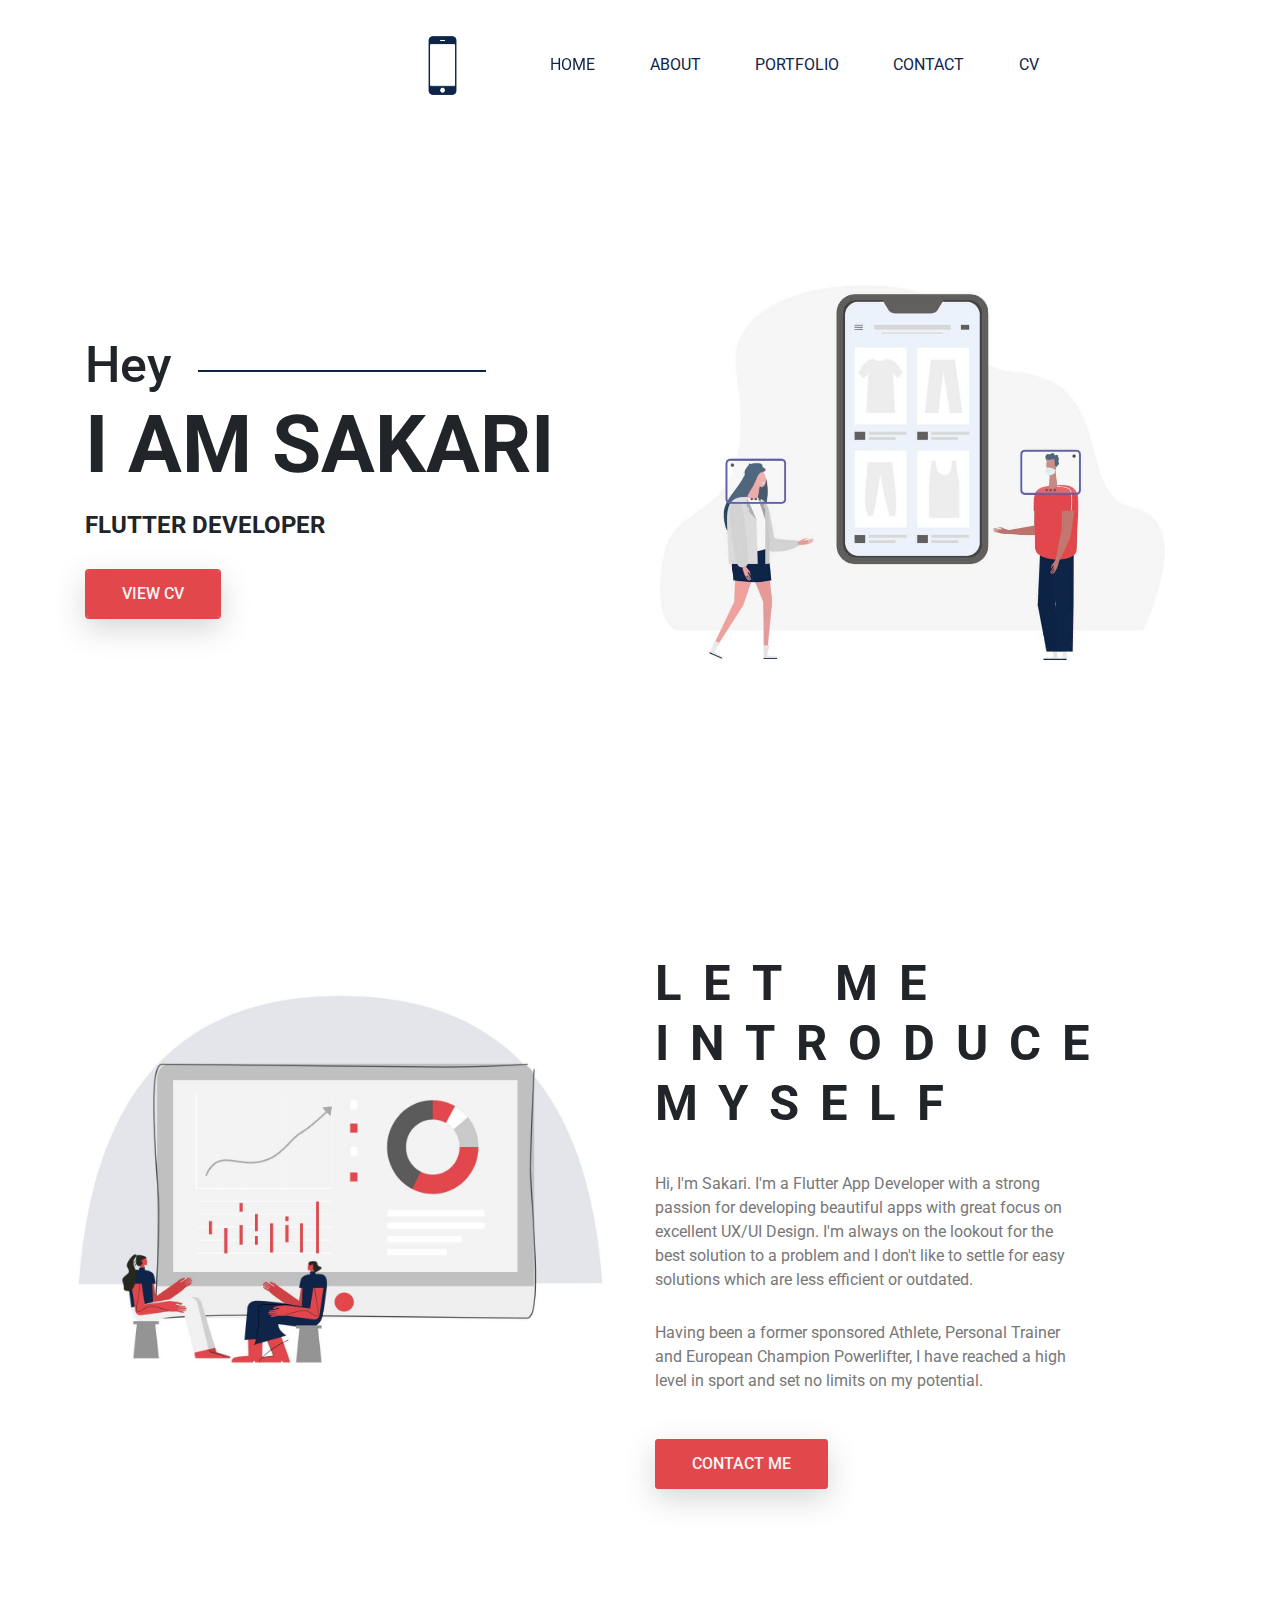
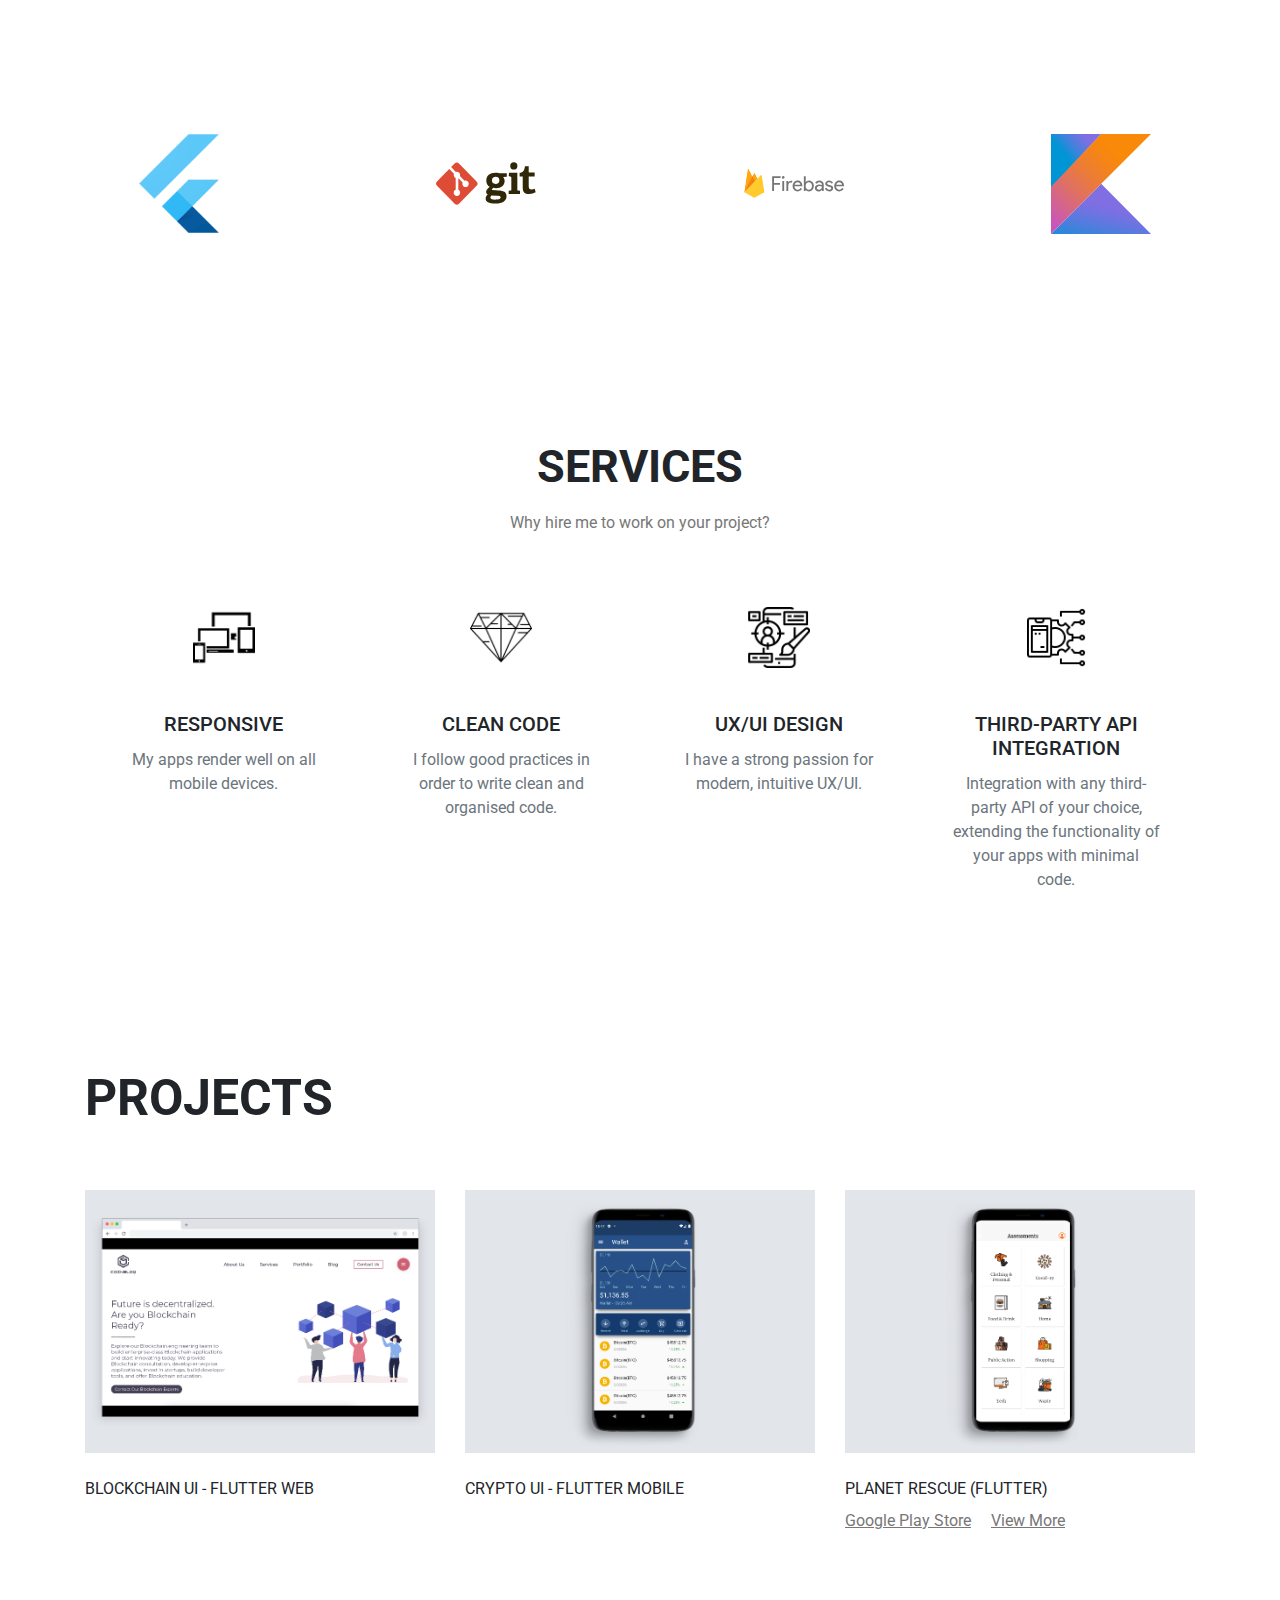
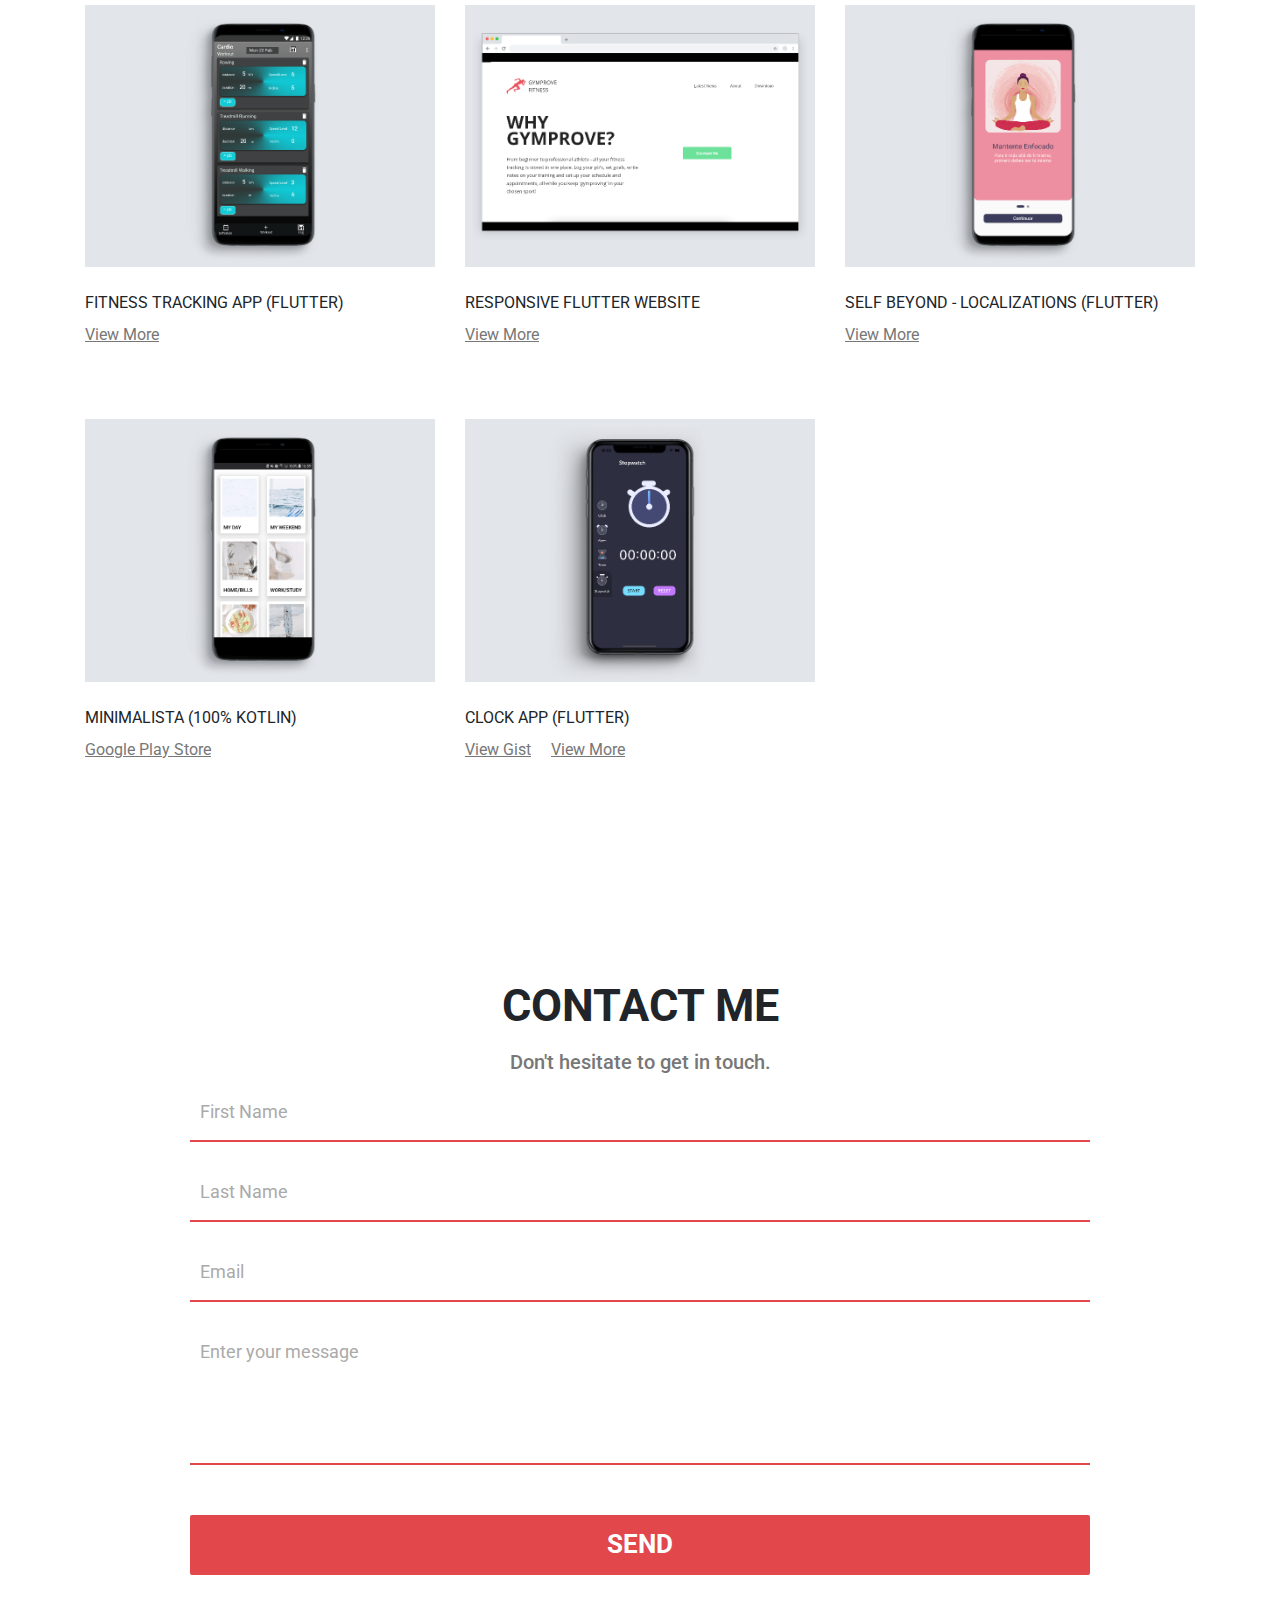
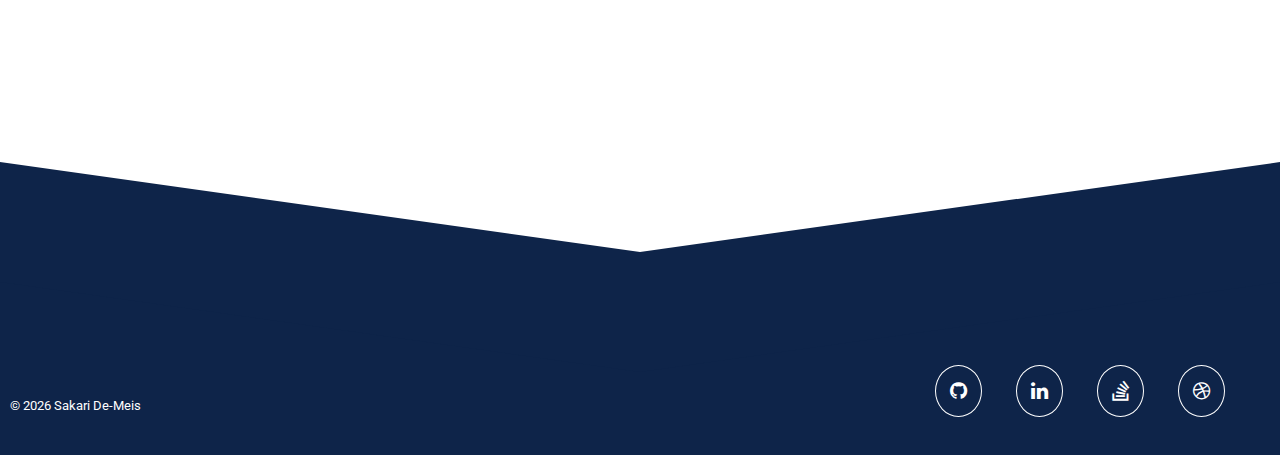
==== commit 1e0d892b: "Ensure site updates properly" ====
--- a/index.html
+++ b/index.html
@@ -395,8 +395,10 @@
                   <li class="social-item col-sm-4"><a href="https://stackoverflow.com/users/10677384/skdev?tab=profile"
                       class="stackoverflow">
                       <i class="fa fa-stack-overflow"></i></a></li>
+                      <li class="social-item col-sm-4"><a href="https://dribbble.com/Sakari"
+                        class="dribble">
+                        <i class="fa fa-dribbble fa-4"></i>
                 </ul>
-
           </div>
           <small class="copyright"> &copy; <script>
               document.write(new Date().getFullYear())
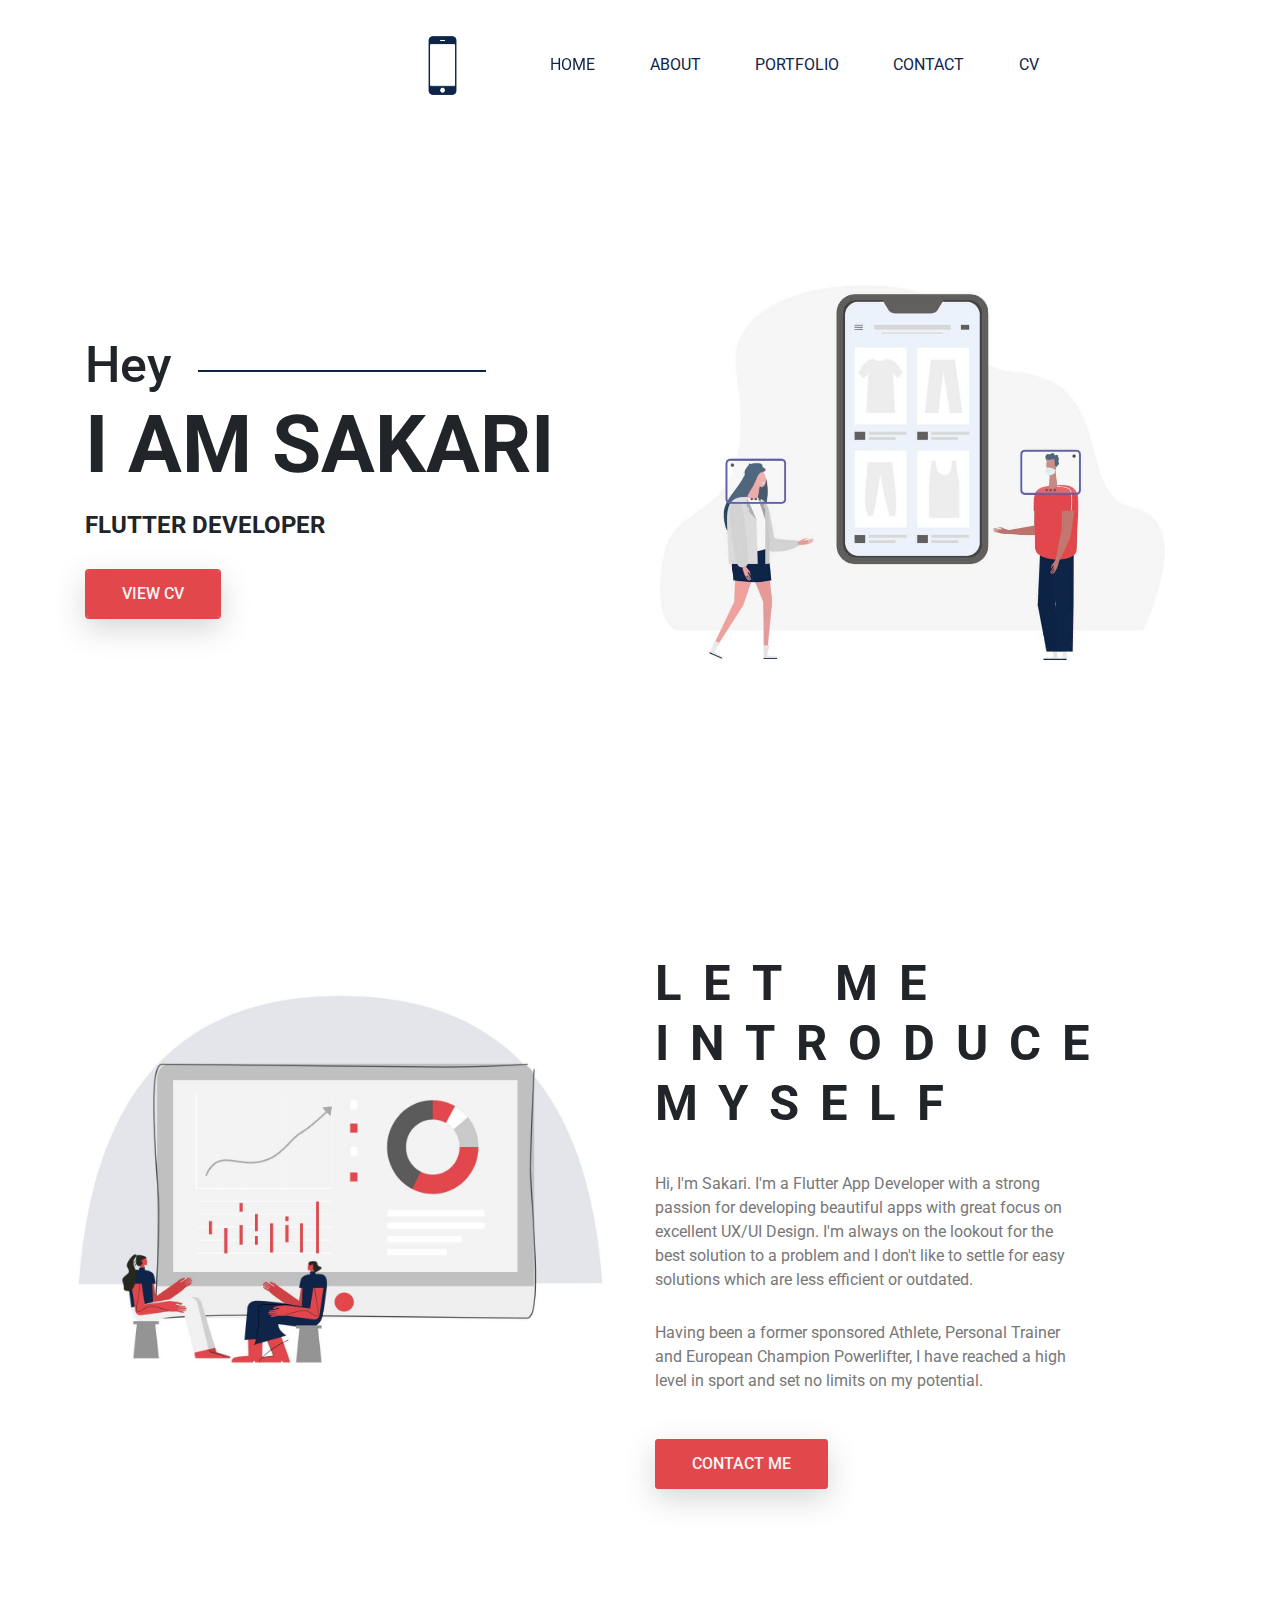
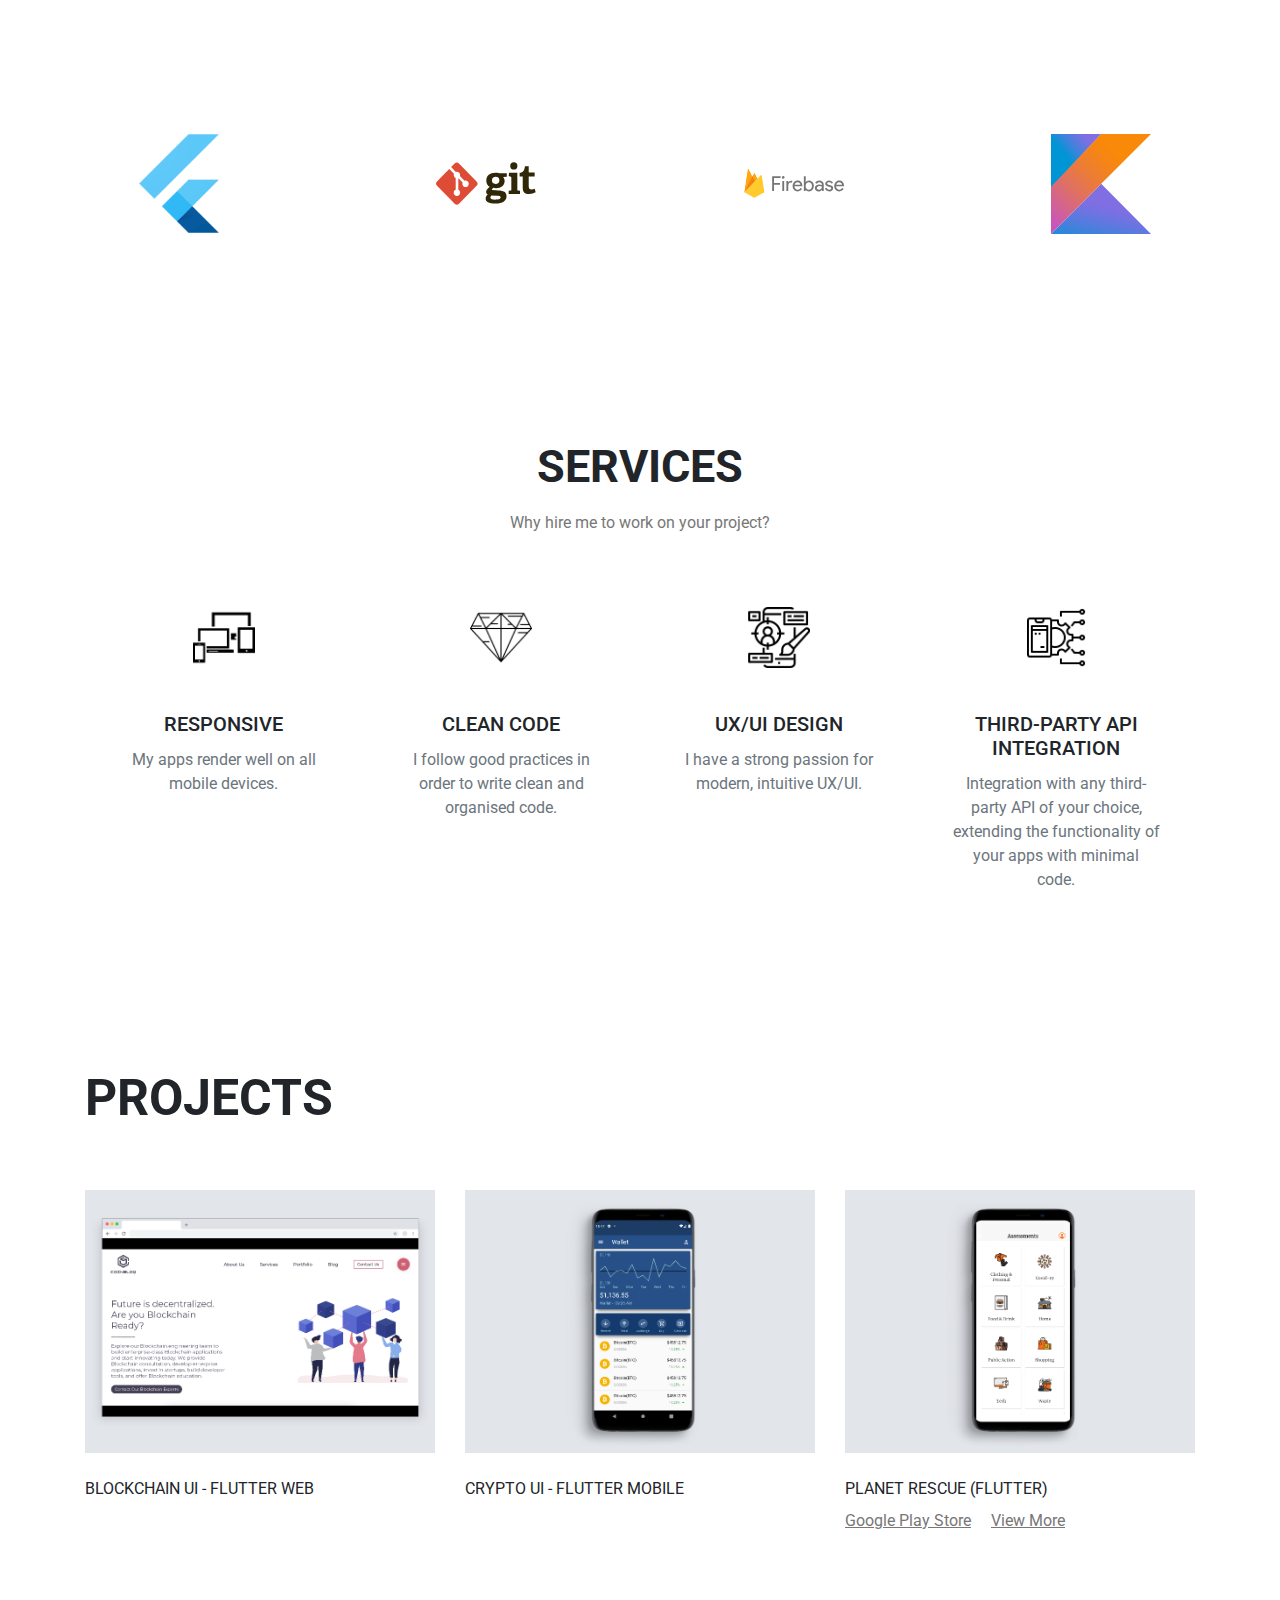
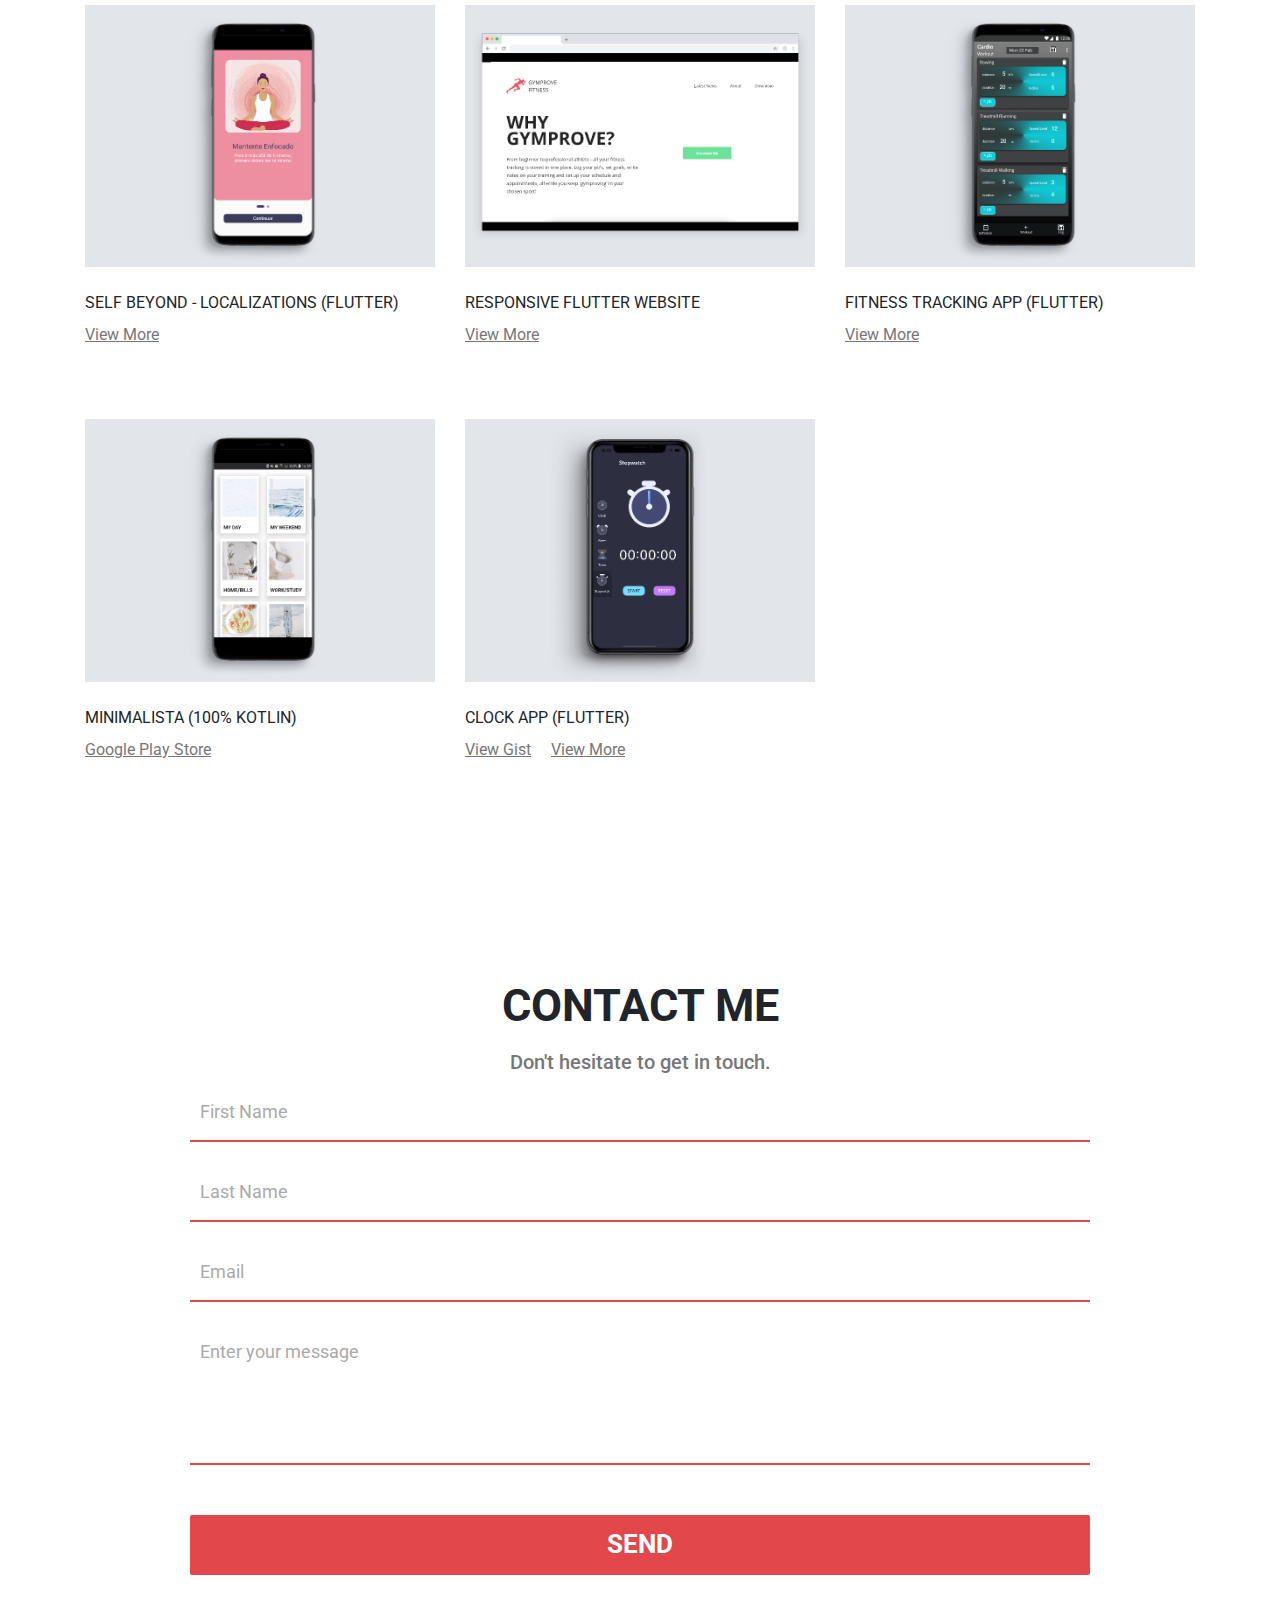
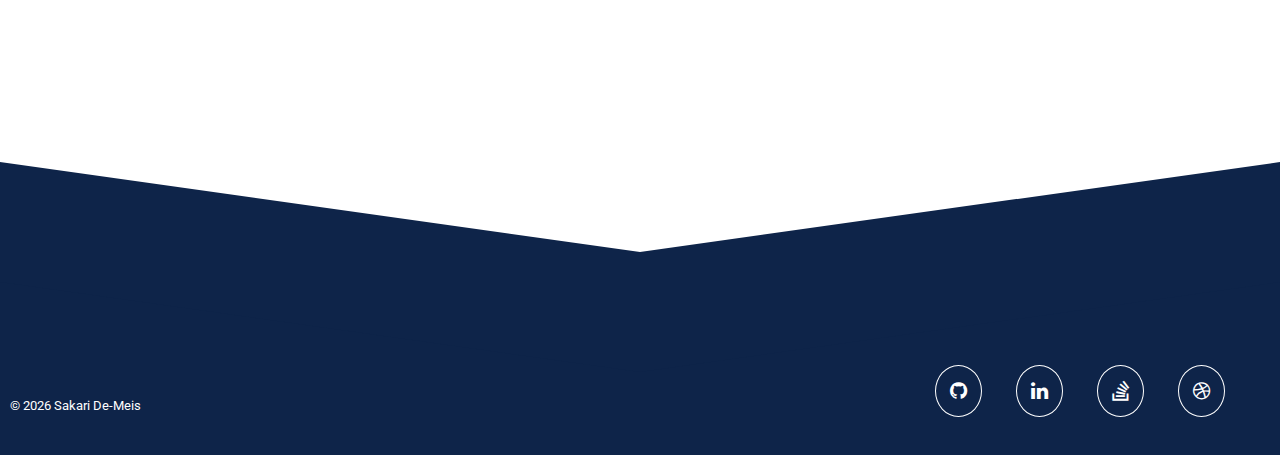
==== commit fe50b948: "Change position of projects" ====
--- a/index.html
+++ b/index.html
@@ -255,6 +255,7 @@
                     </div>
                   </div>
                 </div>     
+                
                 <div class="col-lg-4 col-md-6 col-sm-12 element-item fullstack">
                   <div class="our-project">
                     <div class="img">
@@ -272,6 +273,35 @@
                 <div class="col-lg-4 col-md-6 col-sm-12 element-item frontend">
                   <div class="our-project">
                     <div class="img">
+                      <a class="test-popup-link" href="./images/selfBeyond/selfbeyond_spanish.png">
+                        <img src="./images/projects/selfbeyond.png" alt="Self Beyond App" class="img-fluid">
+                      </a>
+                    </div>
+                    <div class="title py-4">
+                      <h4 class="text-uppercase">Self Beyond - Localizations (Flutter)</h4>
+                      <span>
+                        <a href="./html/SelfBeyond.html">View More</a></span>
+                    </div>
+                  </div>
+                </div>
+                <div class="col-lg-4 col-md-6 col-sm-12 element-item frontend">
+                  <div class="our-project">
+                    <div class="img">
+                      <a class="test-popup-link" href="./images/projects/gymprove_site.png">
+                        <img src="./images/projects/flutter-website.png" alt="Flutter Website" class="img-fluid">
+                      </a>
+                    </div>
+                    <div class="title py-4">
+                      <h4 class="text-uppercase">Responsive Flutter Website</h4>
+                      <span>
+                        <a href="./html/FlutterWebsite.html">View More</a></span>
+                    </div>
+                  </div>
+                </div> 
+              
+                <div class="col-lg-4 col-md-6 col-sm-12 element-item frontend">
+                  <div class="our-project">
+                    <div class="img">
                       <a class="test-popup-link" href="./images/gymprove_fitness/0023.png">
                         <img src="./images/gymprove_fitness/gymprove_blue.png" alt="Gymprove Fitness App" class="img-fluid">
                       </a>
@@ -282,35 +312,7 @@
                         <a href="./html/GymproveFitness.html">View More</a></span>
                     </div>
                   </div>
-                </div>  
-                <div class="col-lg-4 col-md-6 col-sm-12 element-item frontend">
-                  <div class="our-project">
-                    <div class="img">
-                      <a class="test-popup-link" href="./images/projects/gymprove_site.png">
-                        <img src="./images/projects/flutter-website.png" alt="Flutter Website" class="img-fluid">
-                      </a>
-                    </div>
-                    <div class="title py-4">
-                      <h4 class="text-uppercase">Responsive Flutter Website</h4>
-                      <span>
-                        <a href="./html/FlutterWebsite.html">View More</a></span>
-                    </div>
-                  </div>
                 </div> 
-                <div class="col-lg-4 col-md-6 col-sm-12 element-item frontend">
-                  <div class="our-project">
-                    <div class="img">
-                      <a class="test-popup-link" href="./images/selfBeyond/selfbeyond_spanish.png">
-                        <img src="./images/projects/selfbeyond.png" alt="Self Beyond App" class="img-fluid">
-                      </a>
-                    </div>
-                    <div class="title py-4">
-                      <h4 class="text-uppercase">Self Beyond - Localizations (Flutter)</h4>
-                      <span>
-                        <a href="./html/SelfBeyond.html">View More</a></span>
-                    </div>
-                  </div>
-                </div>
                 <div class="col-lg-4 col-md-6 col-sm-12 element-item frontend">
                   <div class="our-project">
                     <div class="img">
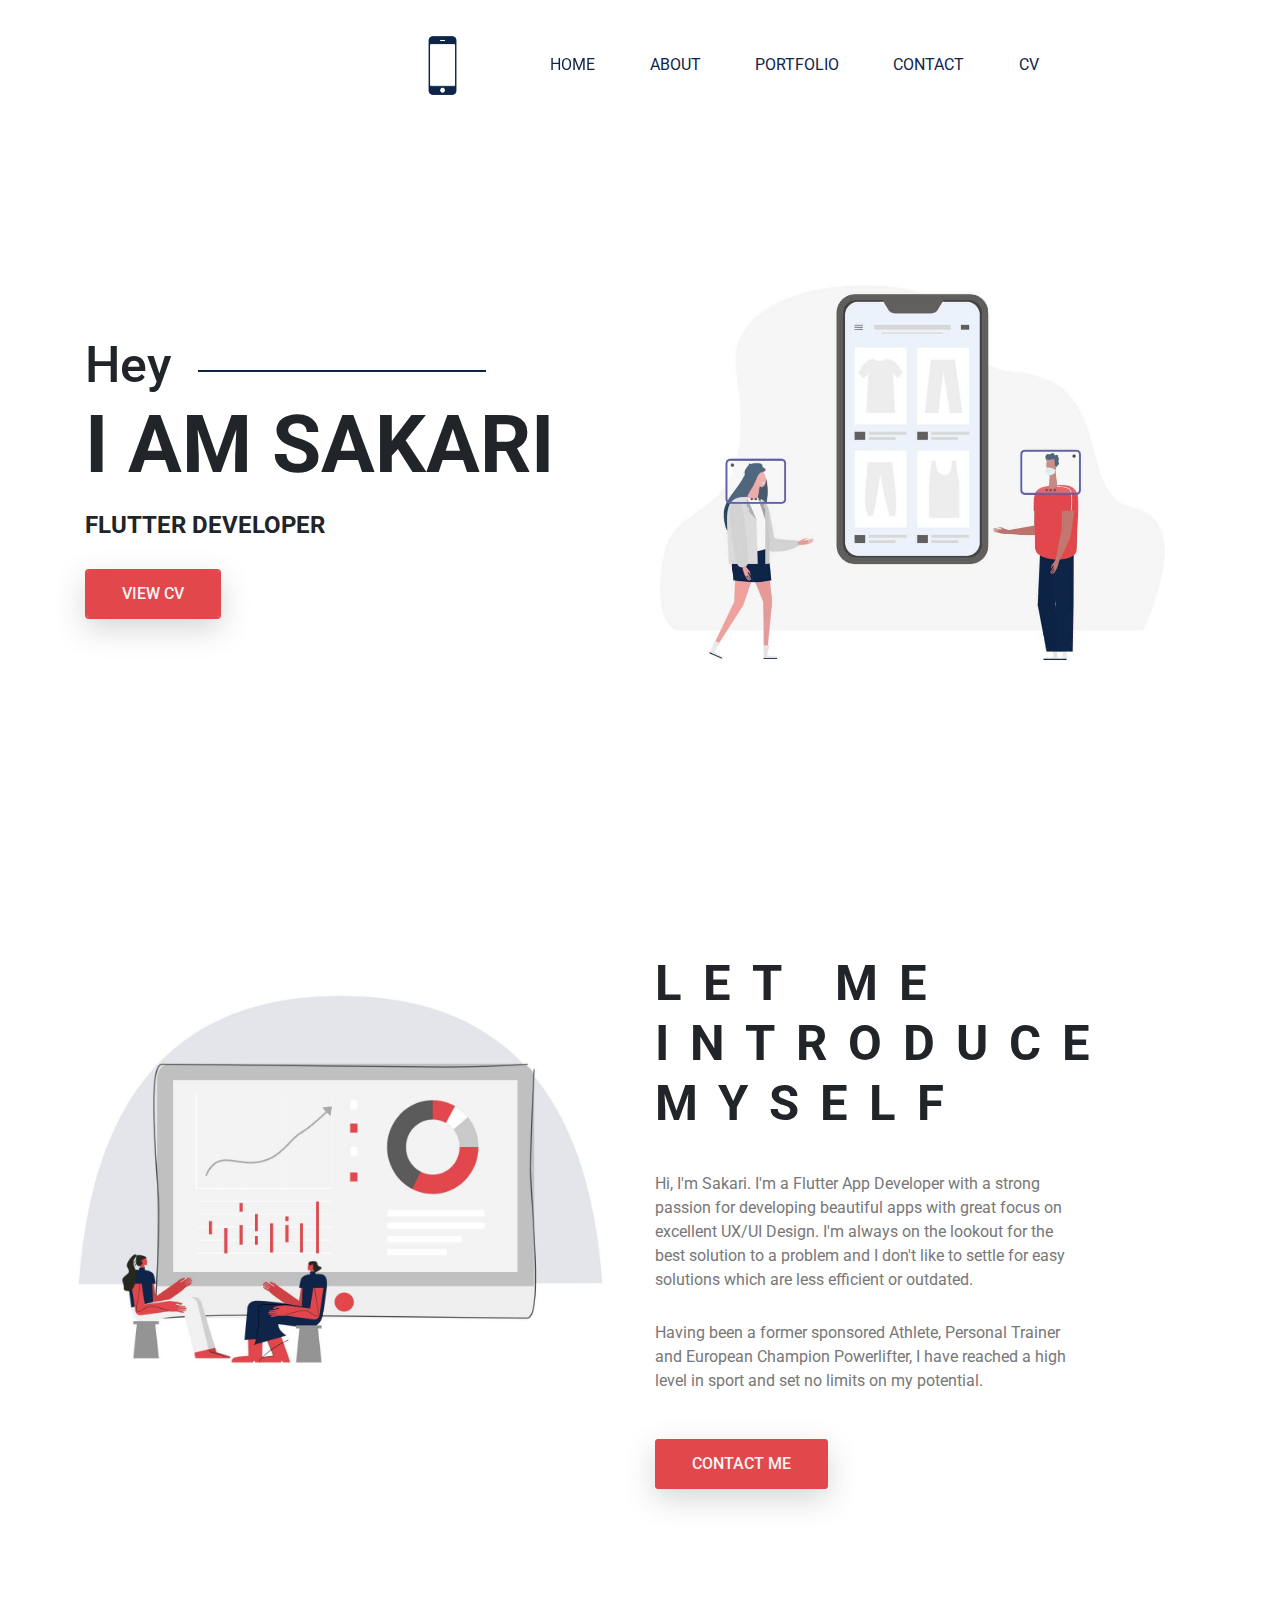
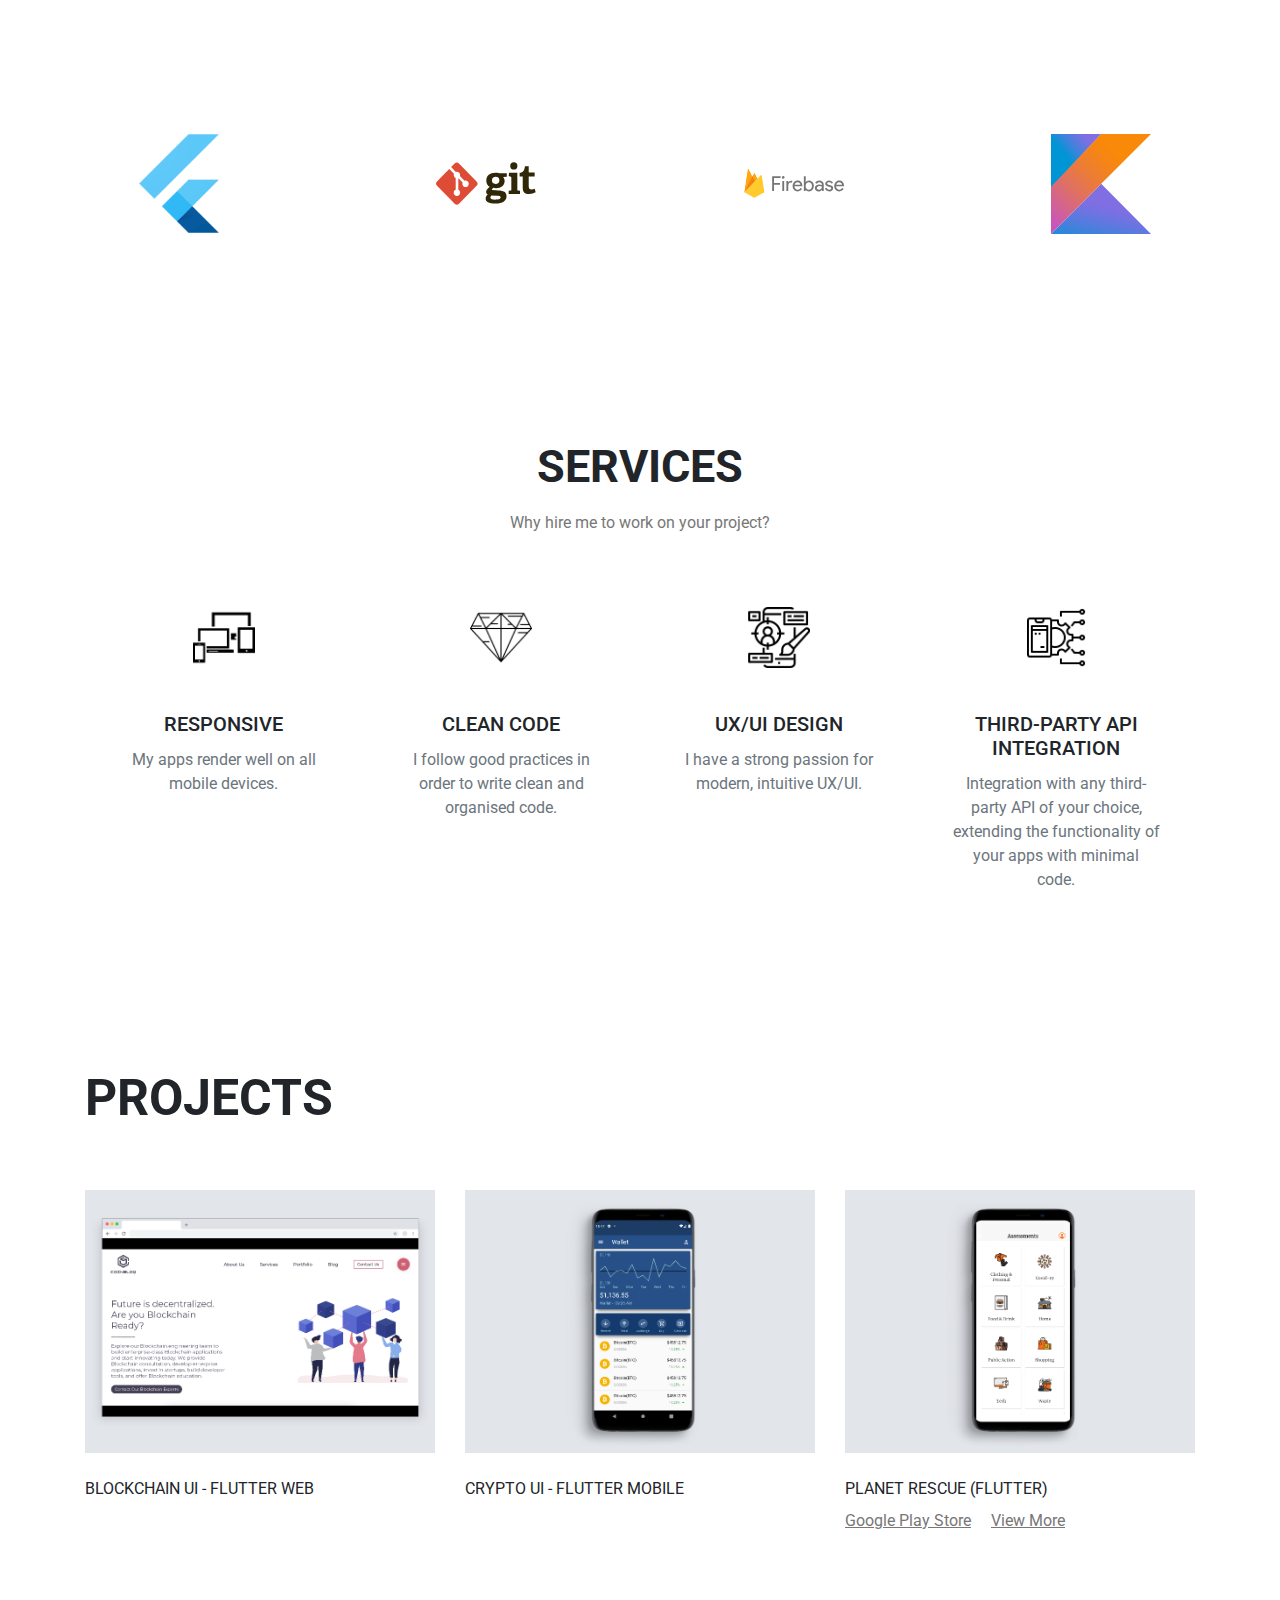
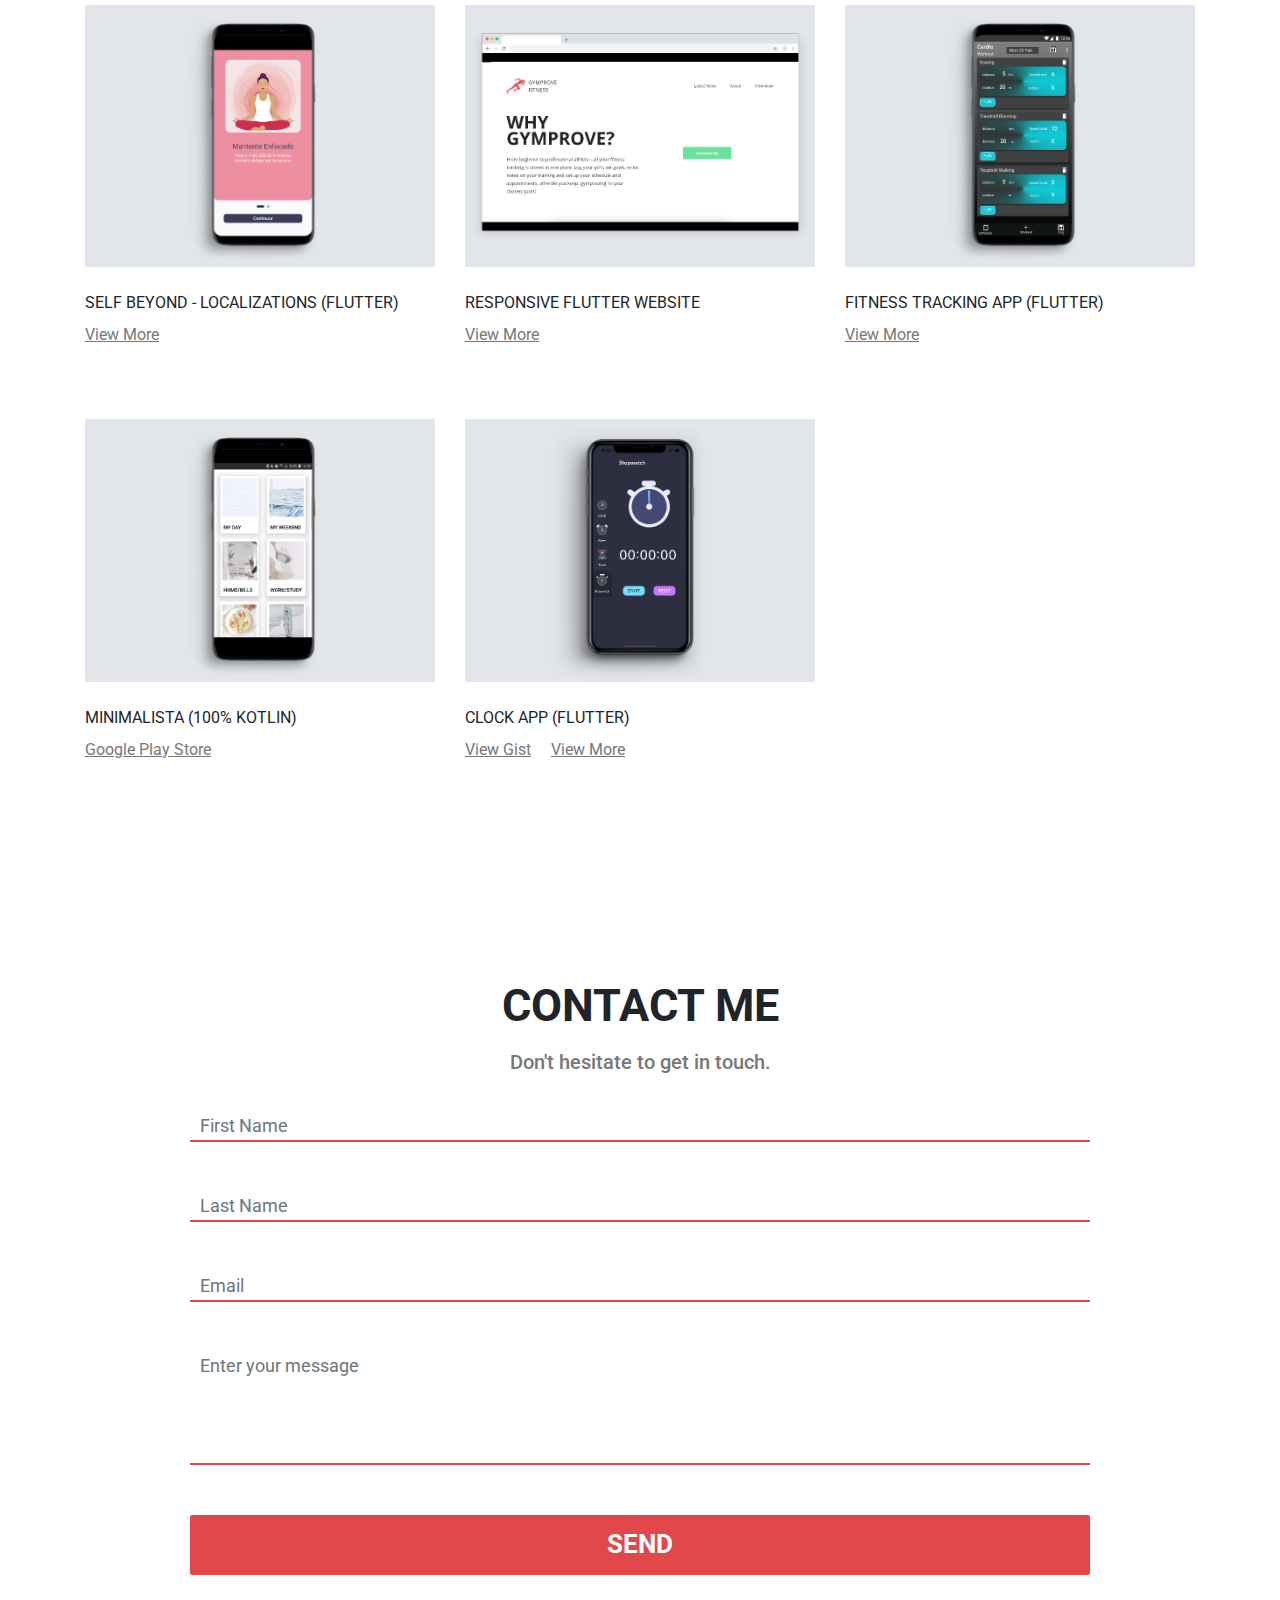
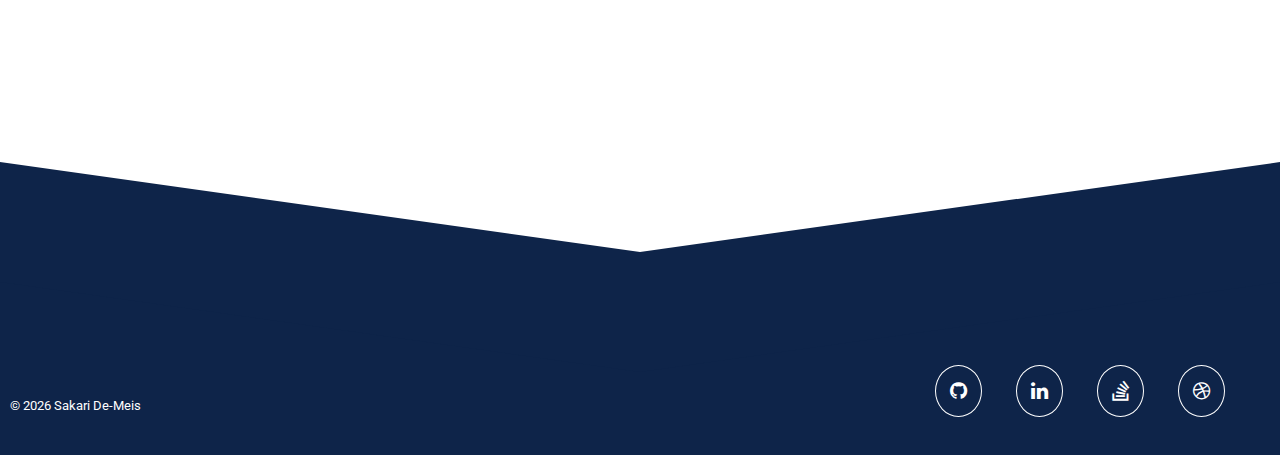
==== commit a6d6c622: "Change labels to placeholders" ====
--- a/index.html
+++ b/index.html
@@ -356,26 +356,22 @@
                 <div class="row grid justify-content-center">
                   <div class="col-md-9 col-sm-15">
                     <div class="input-block">
-                      <label for="">First Name</label>
-                      <input type="text" name="First Name" class="form-control">
+                      <input type="text" name="First Name" placeholder="First Name" class="form-control">
                     </div>
                   </div>
                   <div class="col-md-9 col-sm-15">
                     <div class="input-block">
-                      <label for=""><span class="content-name">Last Name</span></label>
-                      <input type="text" name="Last Name" class="form-control">
+                      <input type="text" name="Last Name" placeholder="Last Name" class="form-control">
                     </div>
                   </div>
                   <div class="col-md-9 col-sm-15">
                     <div class="input-block">
-                      <label for=""><span class="content-name">Email</span></label>
-                      <input type="text" name="Email" class="form-control">
+                      <input type="text" name="Email" placeholder="Email" class="form-control">
                     </div>
                   </div>
                   <div class="col-md-9 col-sm-15">
                     <div class="input-block textarea">
-                      <label for=""><span class="content-name">Enter your message</span></label>
-                      <textarea rows="3" type="text" name="Message" class="form-control"></textarea>
+                      <textarea rows="3" type="text" name="Message" placeholder="Enter your message" class="form-control"></textarea>
                     </div>
                   </div>
                   <div class="col-md-9 col-sm-15">
--- a/css/main.css
+++ b/css/main.css
@@ -210,19 +210,6 @@
   resize: none;
 }
 
-.contact-form .input-block label {
-  position: absolute;
-  left: 10px;
-  top: 25px;
-  display: block;
-  margin: 0;
-  font-weight: 400;
-  z-index: 1;
-  color: #aaa;
-  font-size: 18px;
-  line-height: 10px;
-}
-
 .contact-form .input-block .form-control {
   background-color: transparent;
   margin: 0;
@@ -518,6 +505,7 @@
 @media only screen and (max-width: 992px) {
   .planetrescue-img,
 .project-images {
+    position: relative;
     width: 100%;
   }
 }
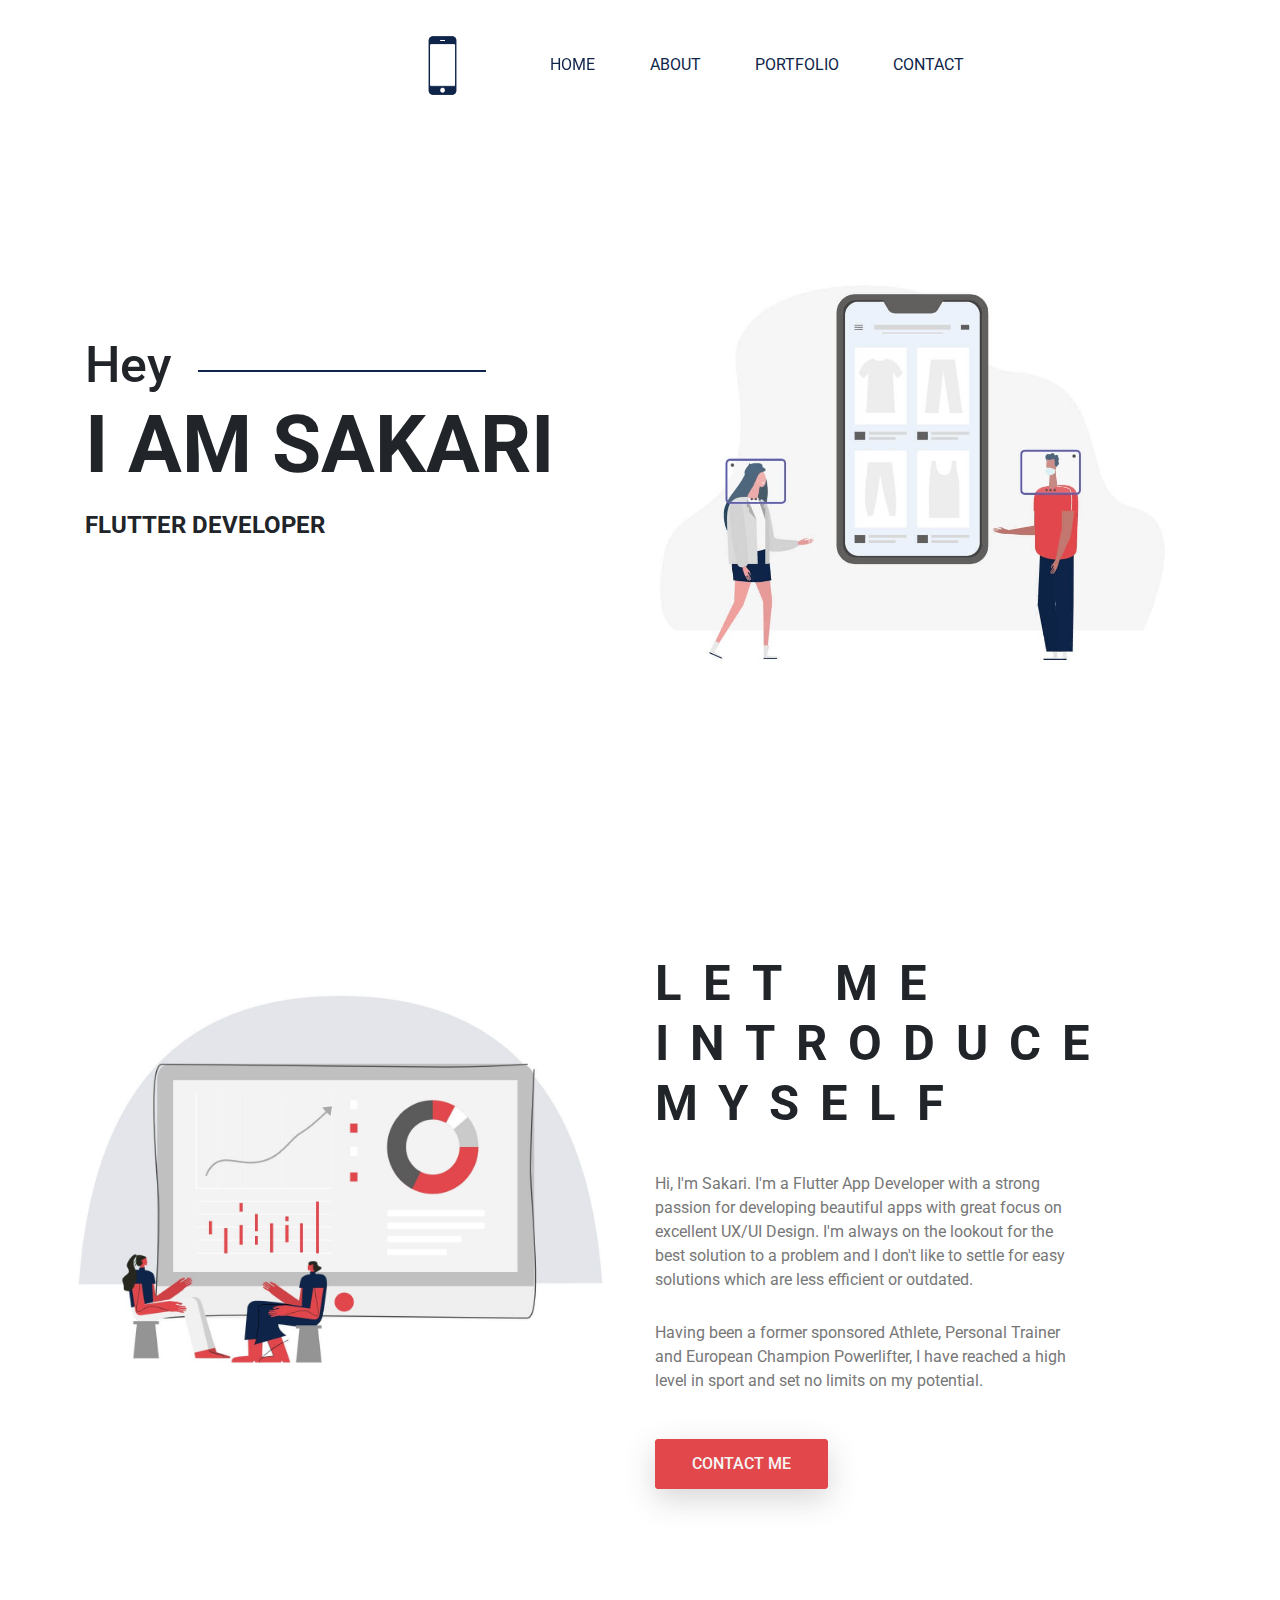
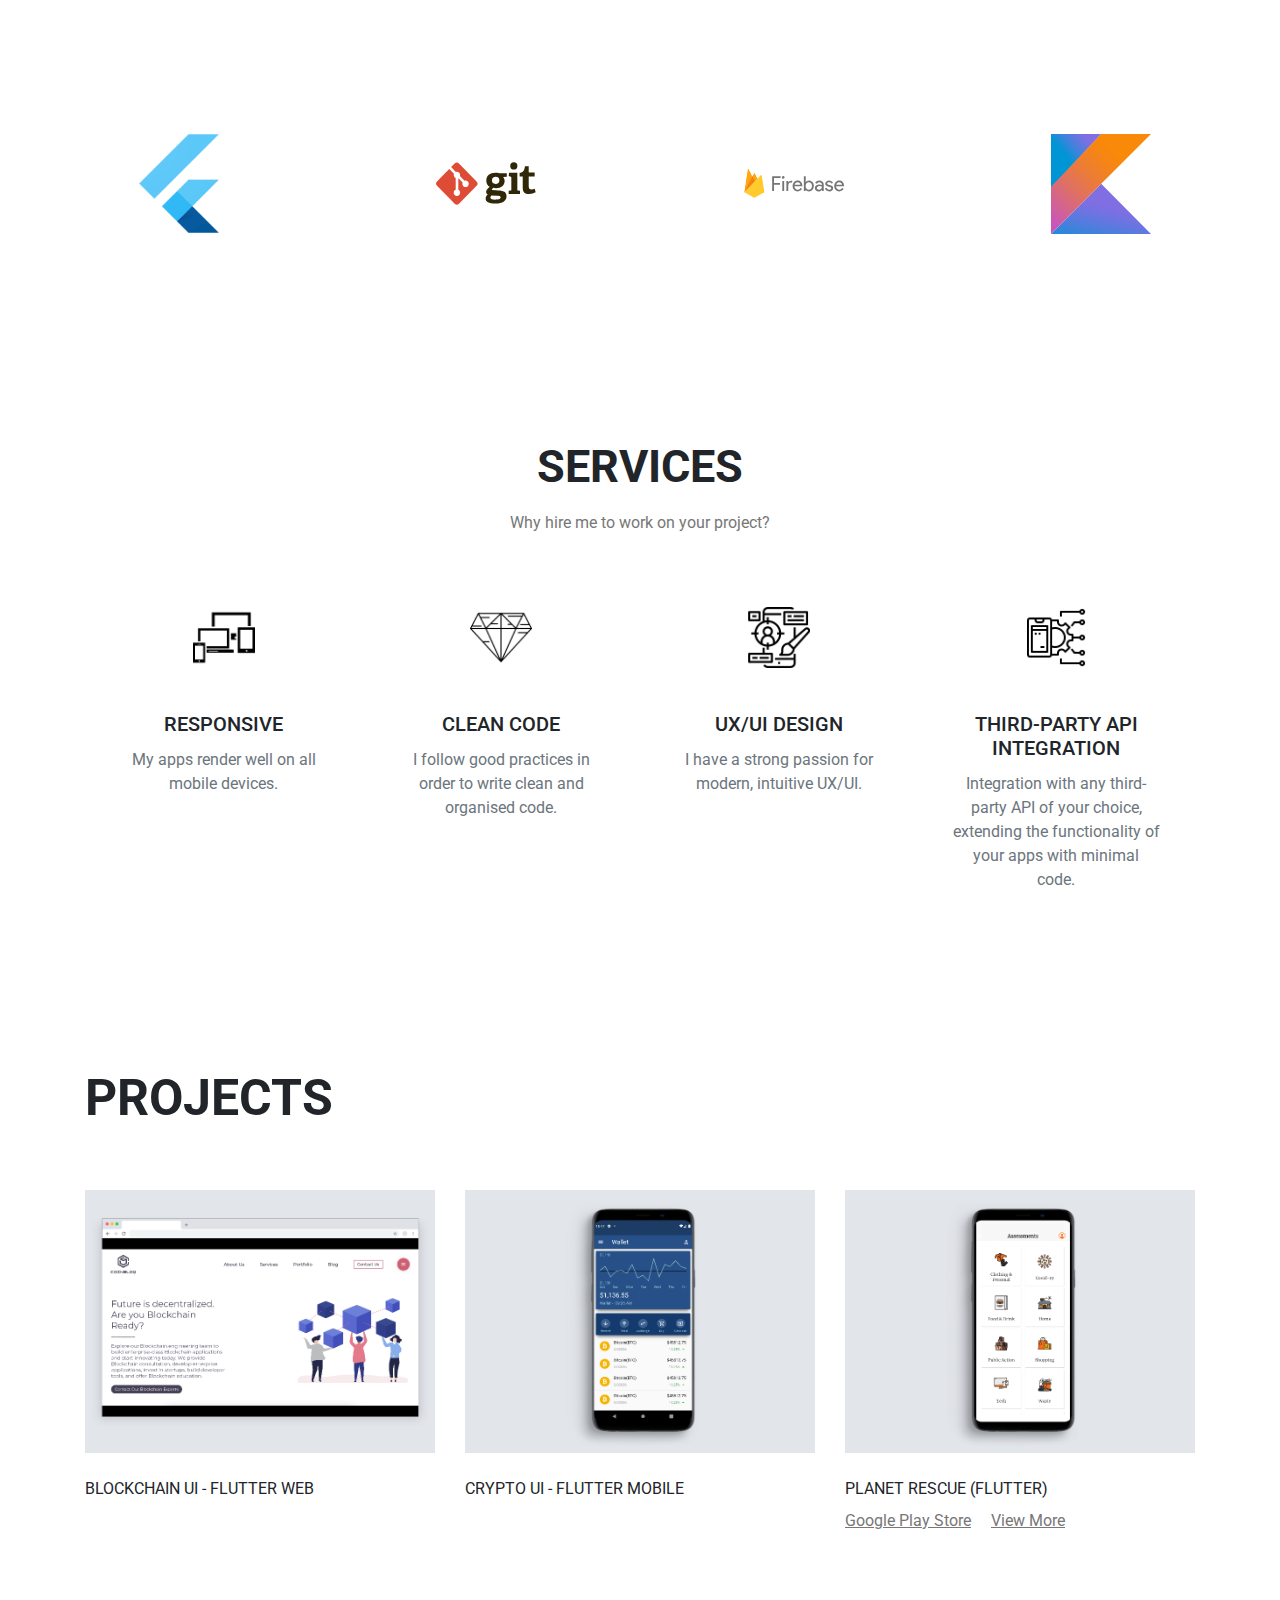
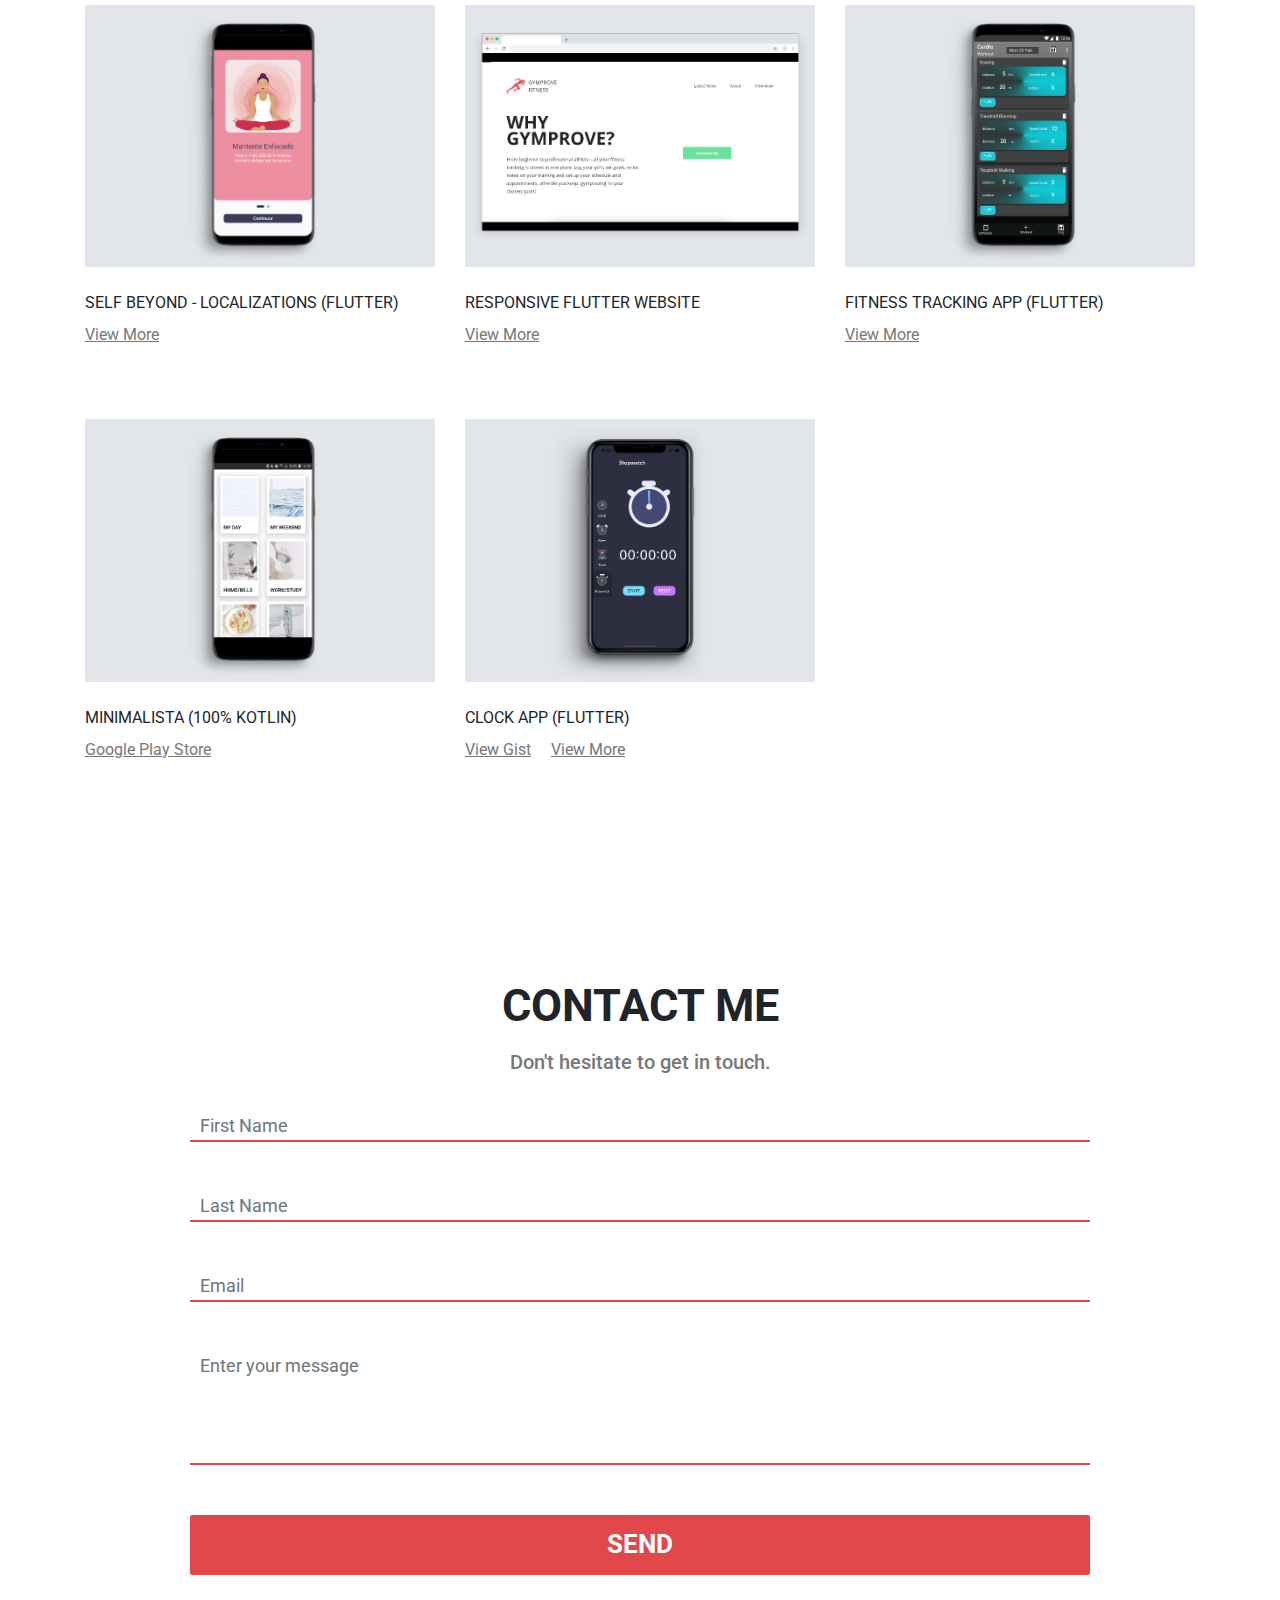
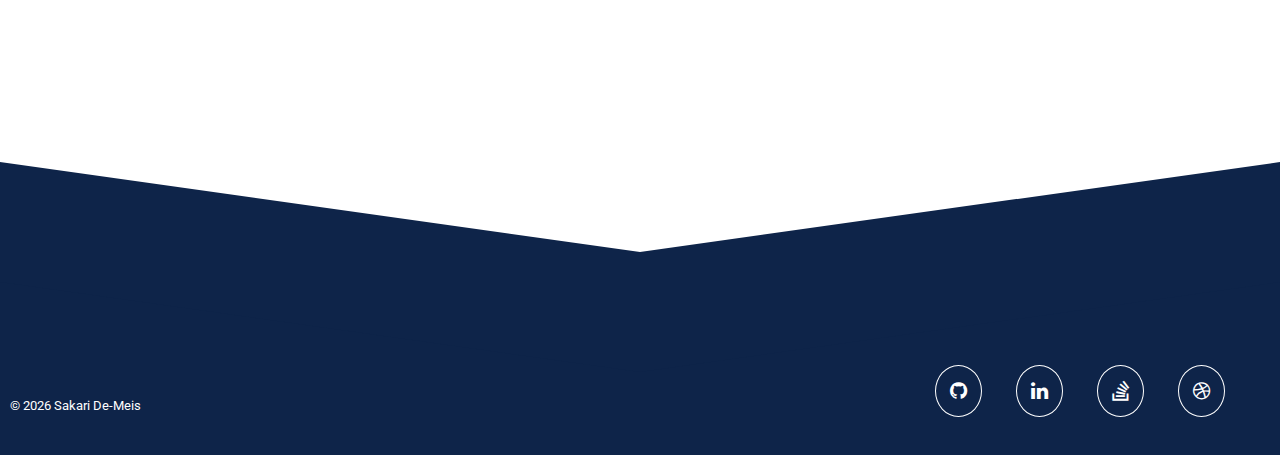
==== commit d2551060: "Remove CV" ====
--- a/index.html
+++ b/index.html
@@ -61,9 +61,9 @@
             <li class="nav-item">
               <a class="nav-link" href="#contact">Contact</a>
             </li>
-            <li class="nav-item">
+            <!-- <li class="nav-item">
               <a class="nav-link" href="./html/CV.html">CV</a>
-            </li>
+            </li> -->
           </ul>
         </div>
       </nav>
@@ -81,11 +81,11 @@
             <h4 class="title-text text-uppercase">
               Flutter Developer
             </h4>
-            <div class="site-buttons">
+            <!-- <div class="site-buttons">
               <div class="d-flex flex-row flex-wrap"></div>
               <button type="button" class="btn button primary-button mr-4 text-uppercase" id="cv">View CV</button>
-            </div>
-          </div>
+            </div>-->
+          </div> 
 
           <div class="col-lg-6 col-md-12">
             <img src="./images/graphic_1.jpg" alt="" class="graphic-1 img-fluid">
